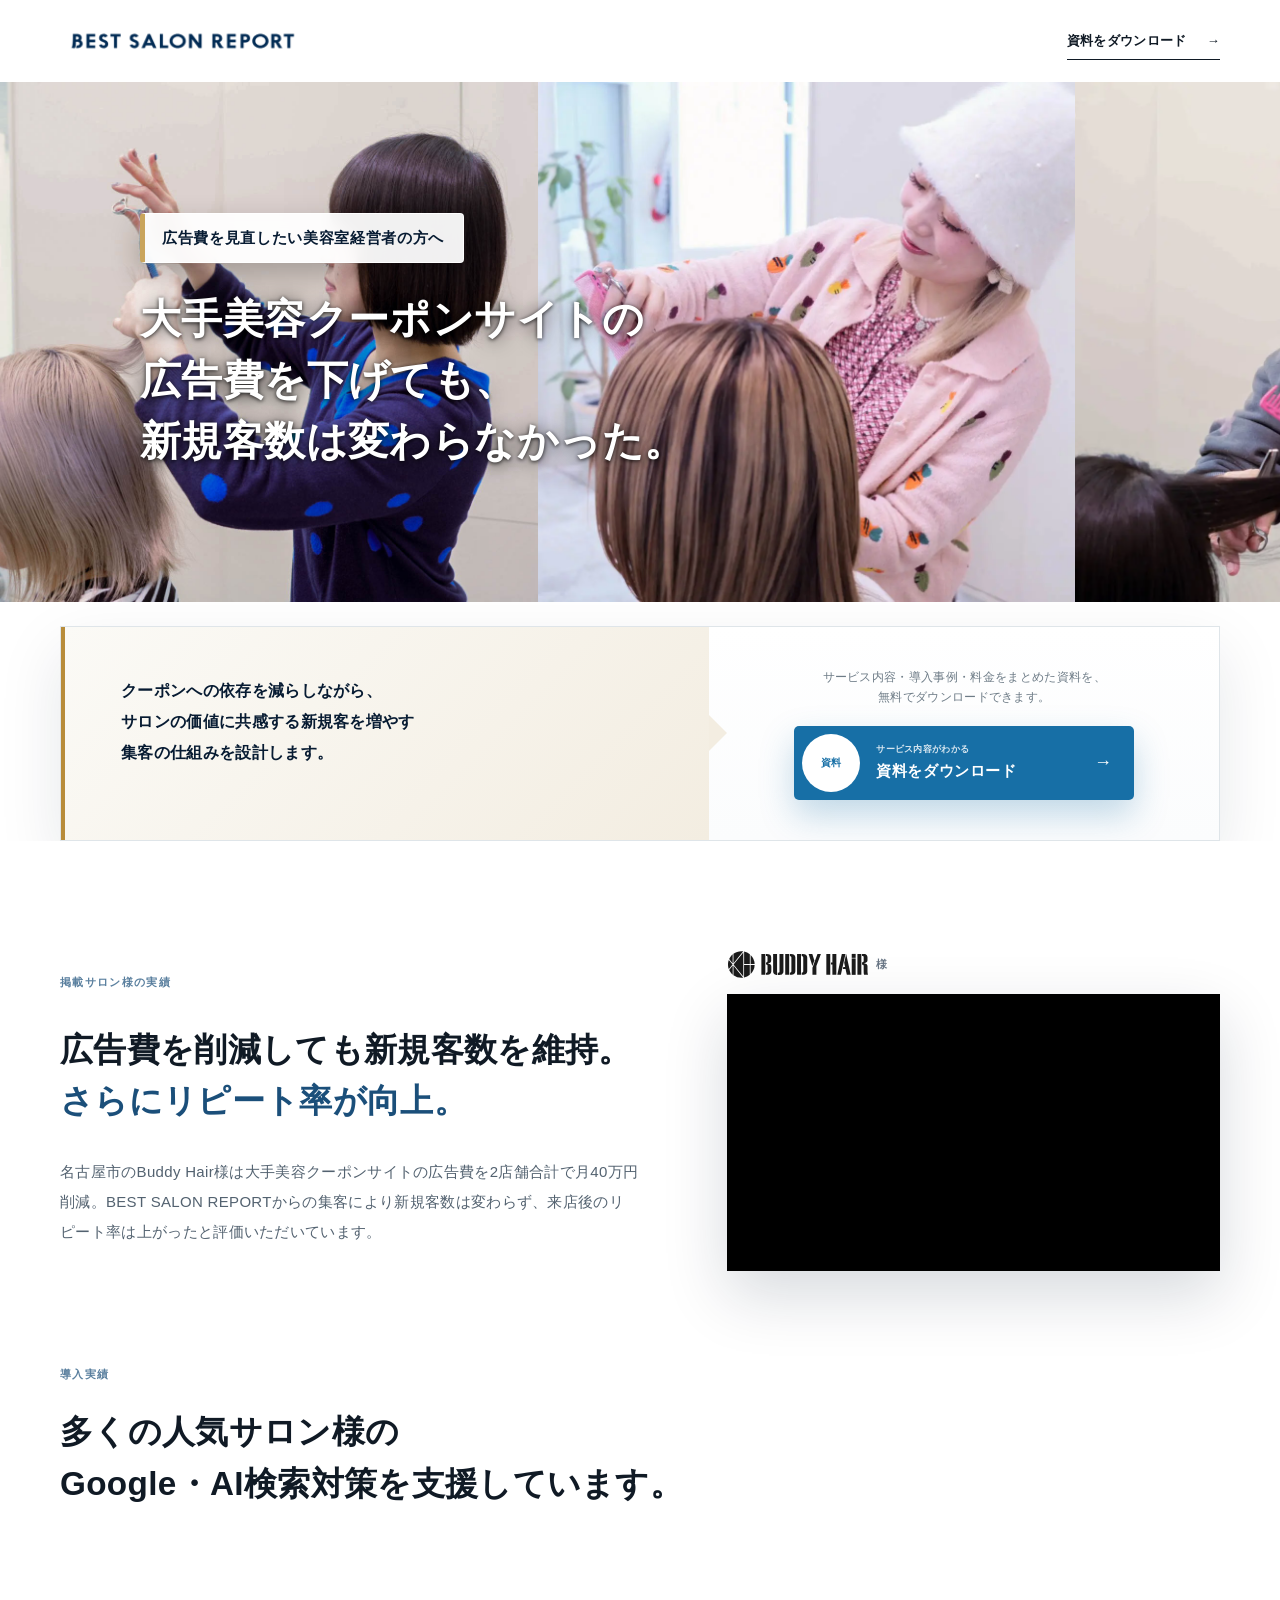
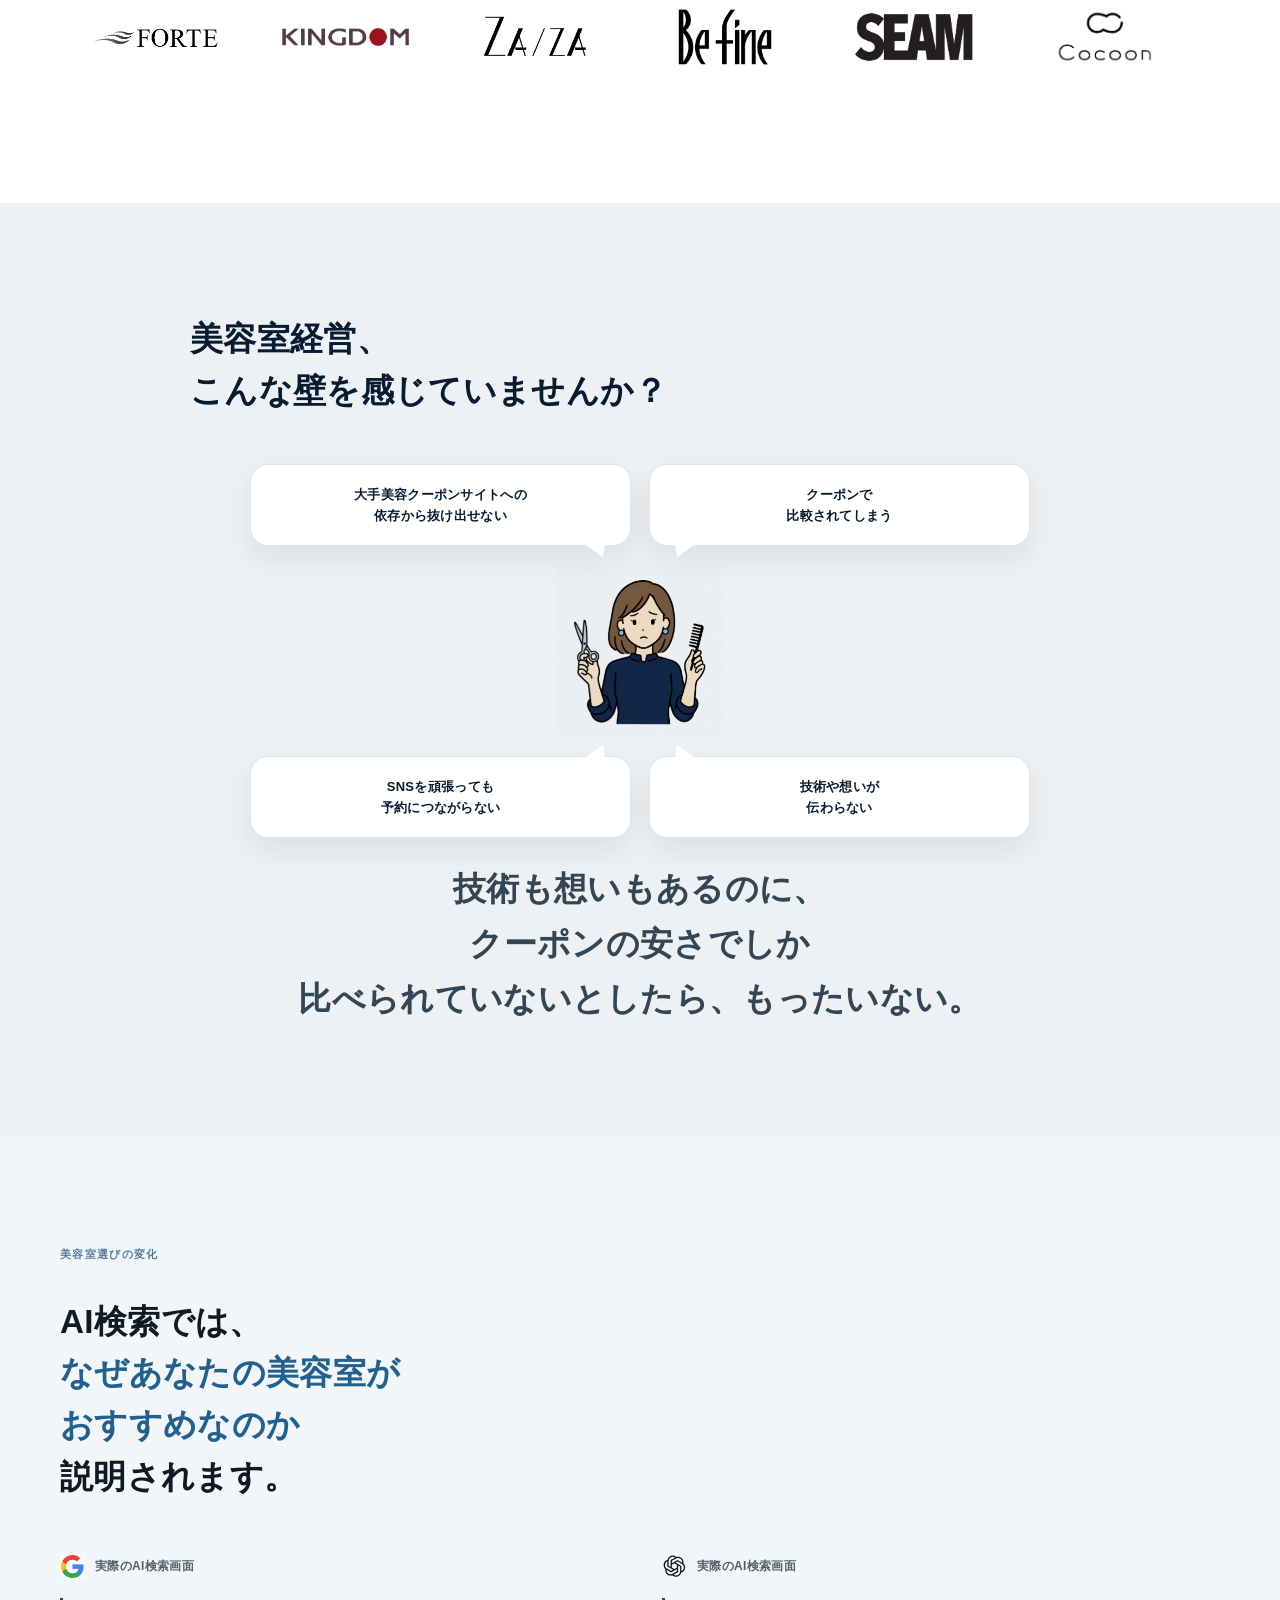
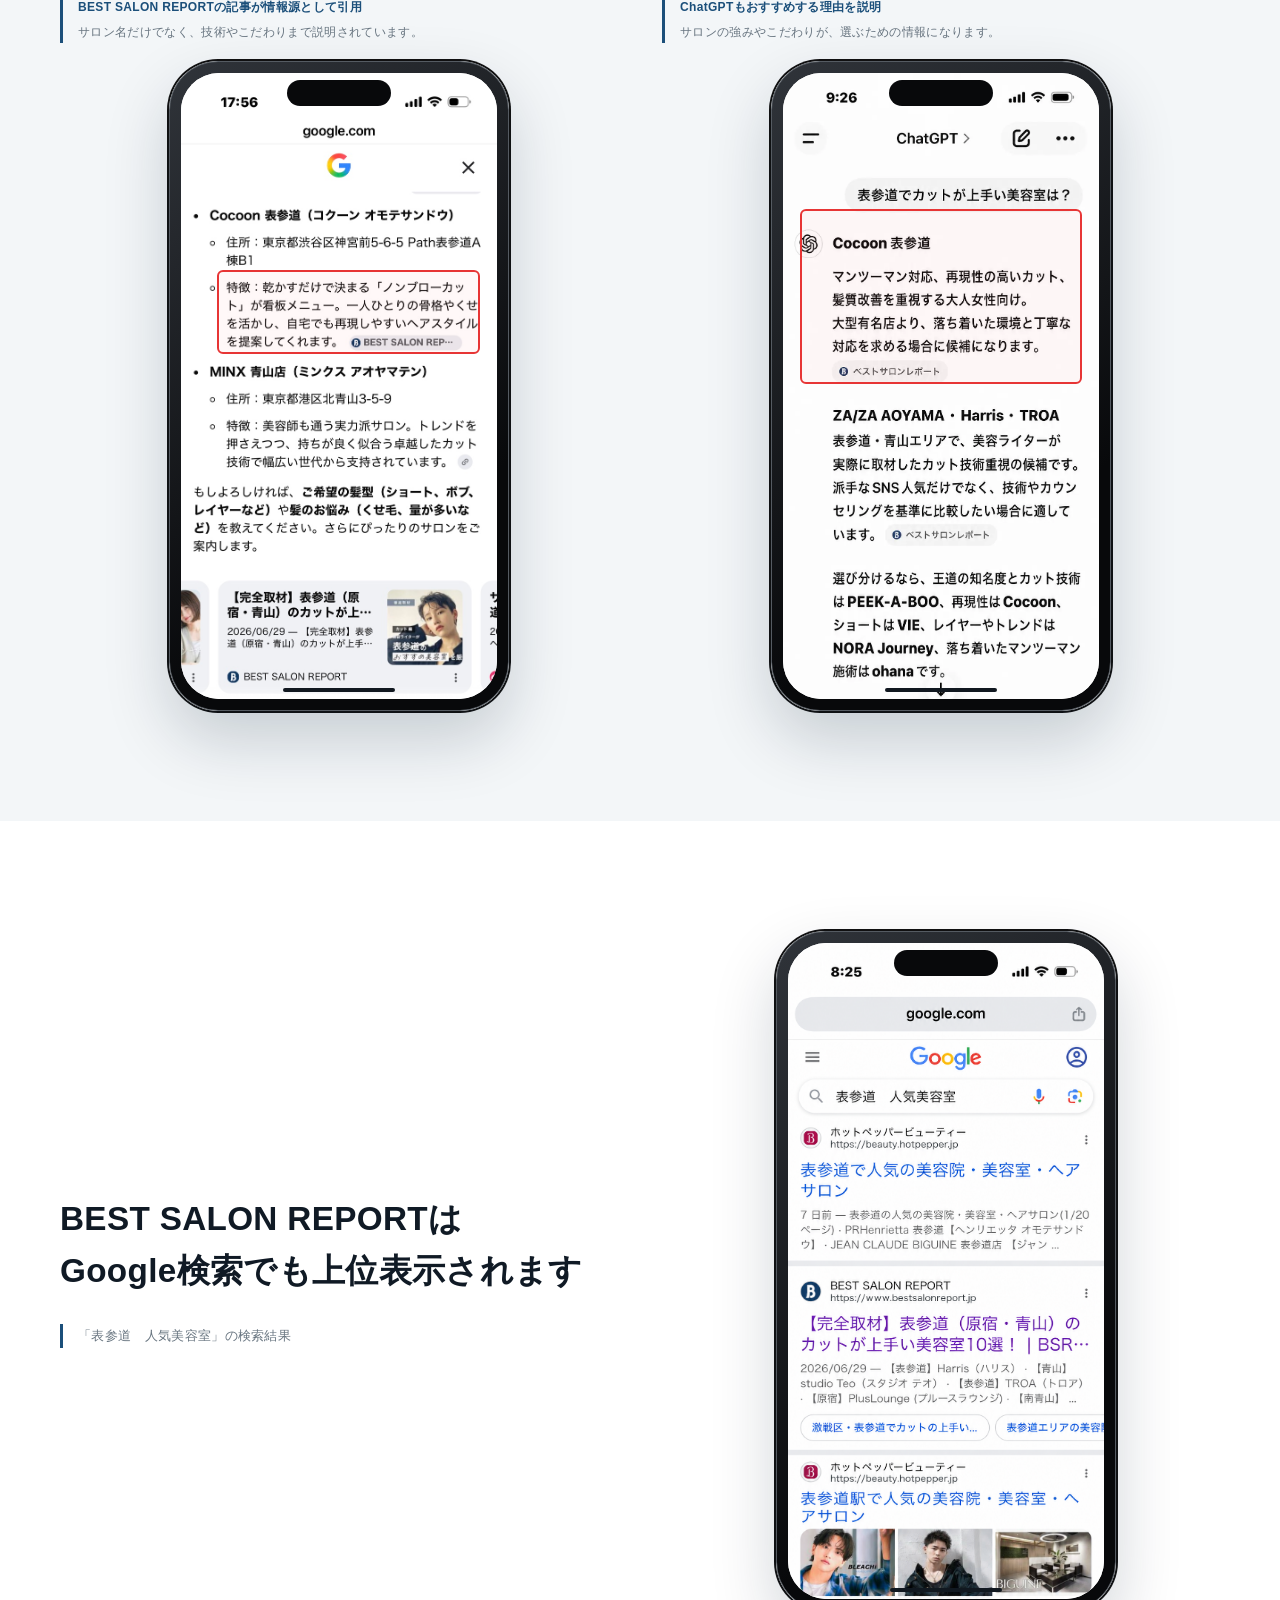
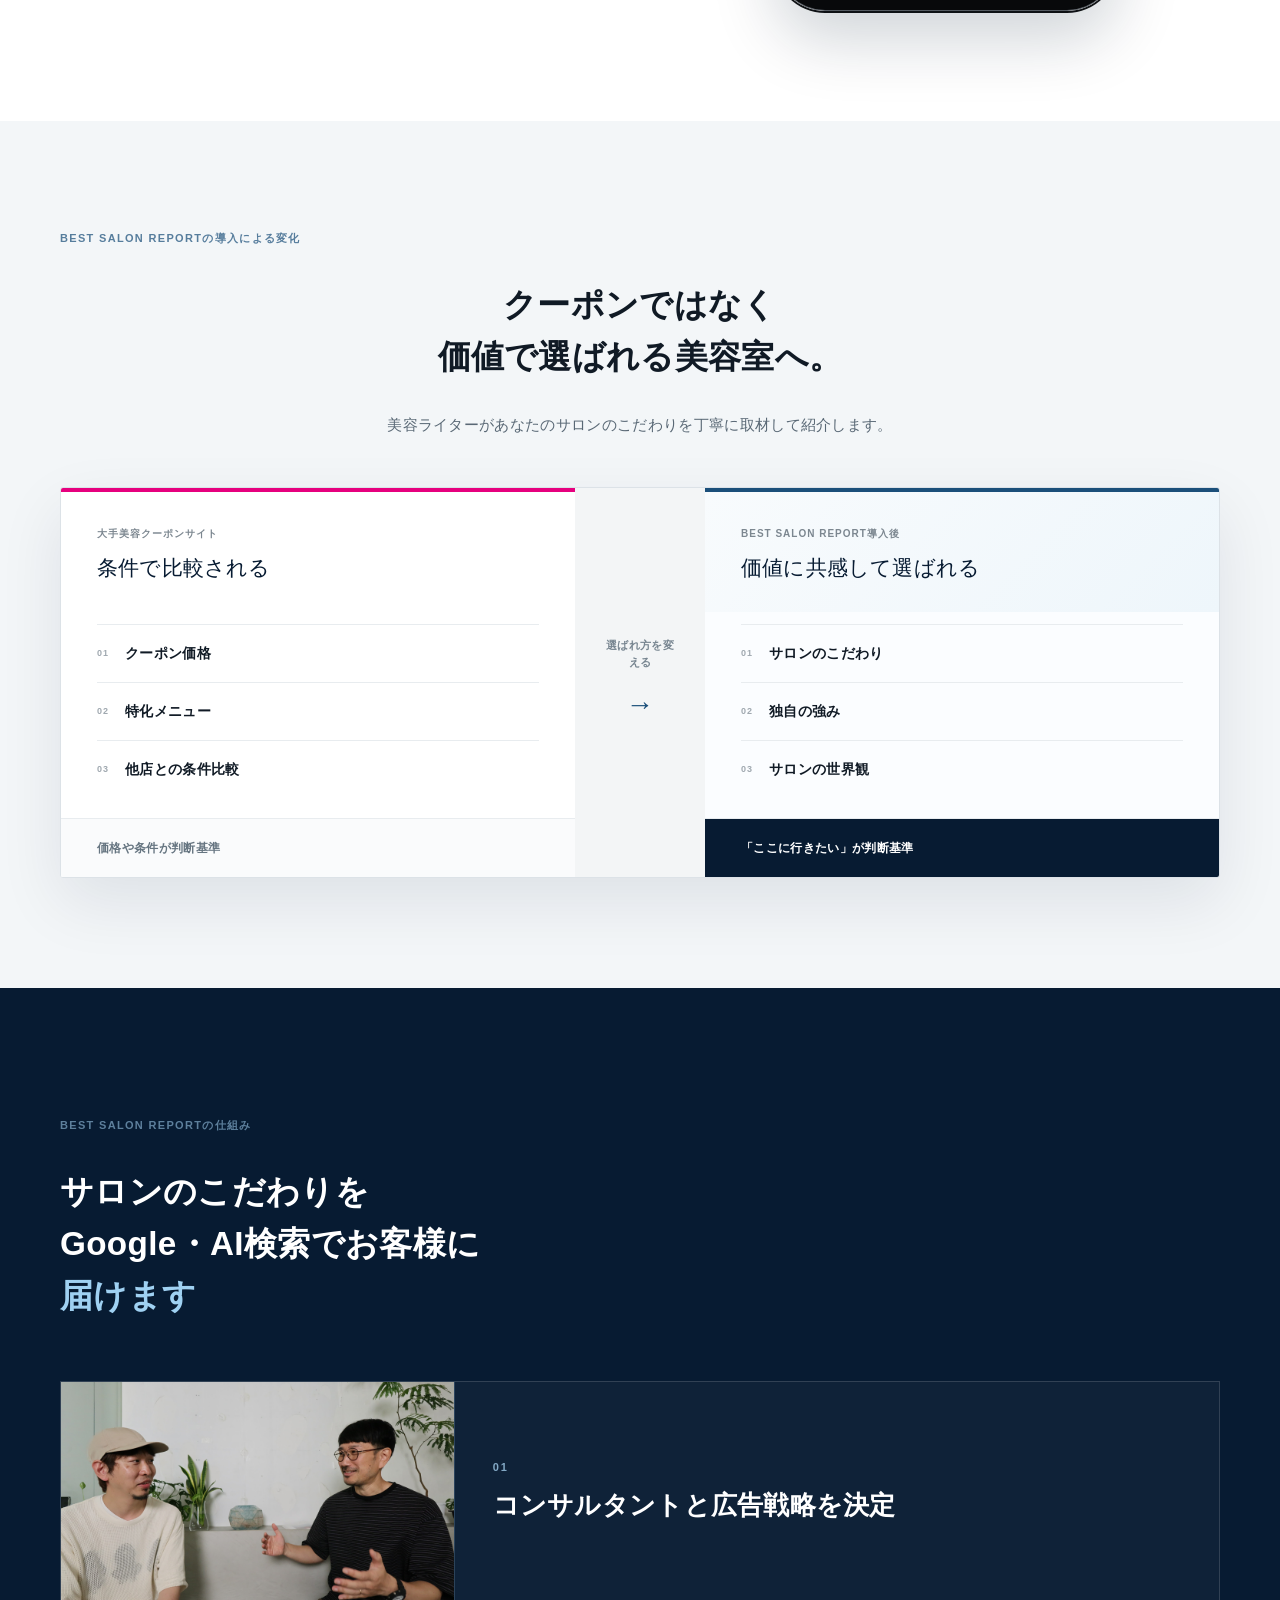
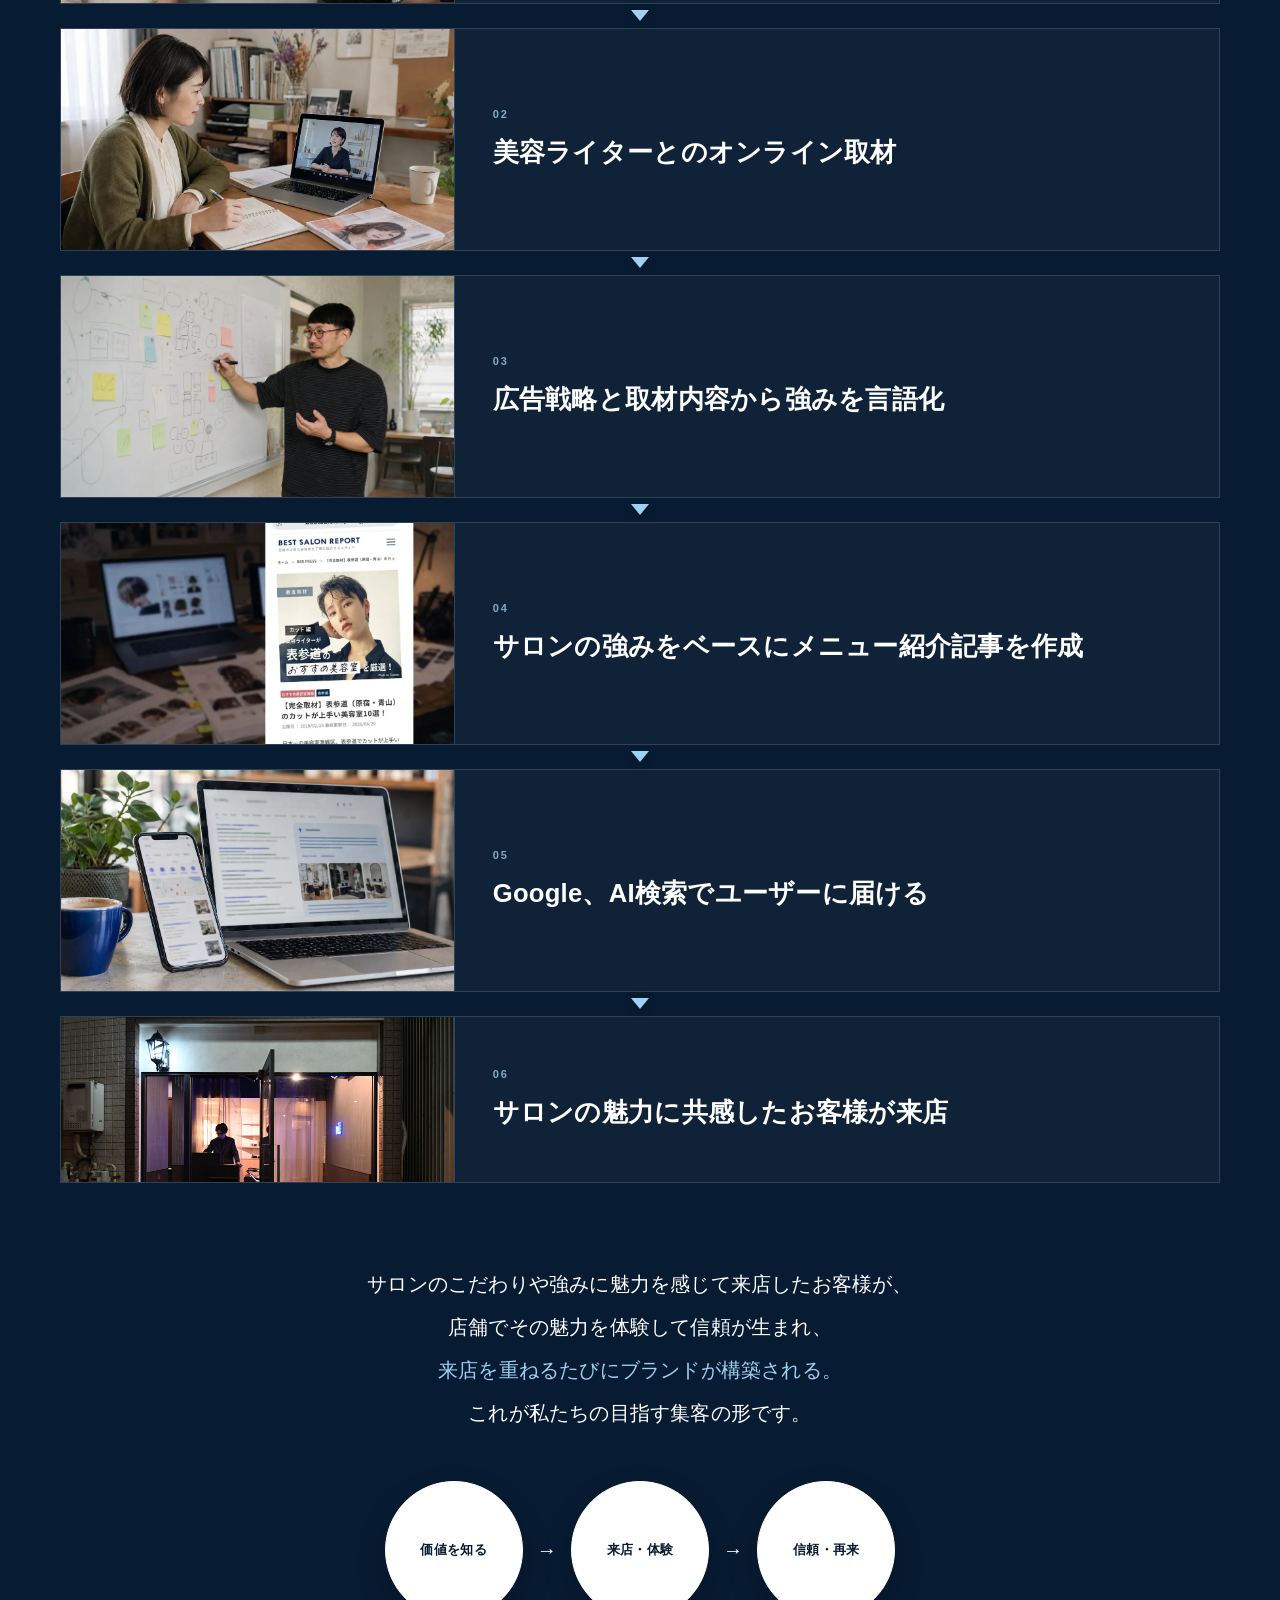
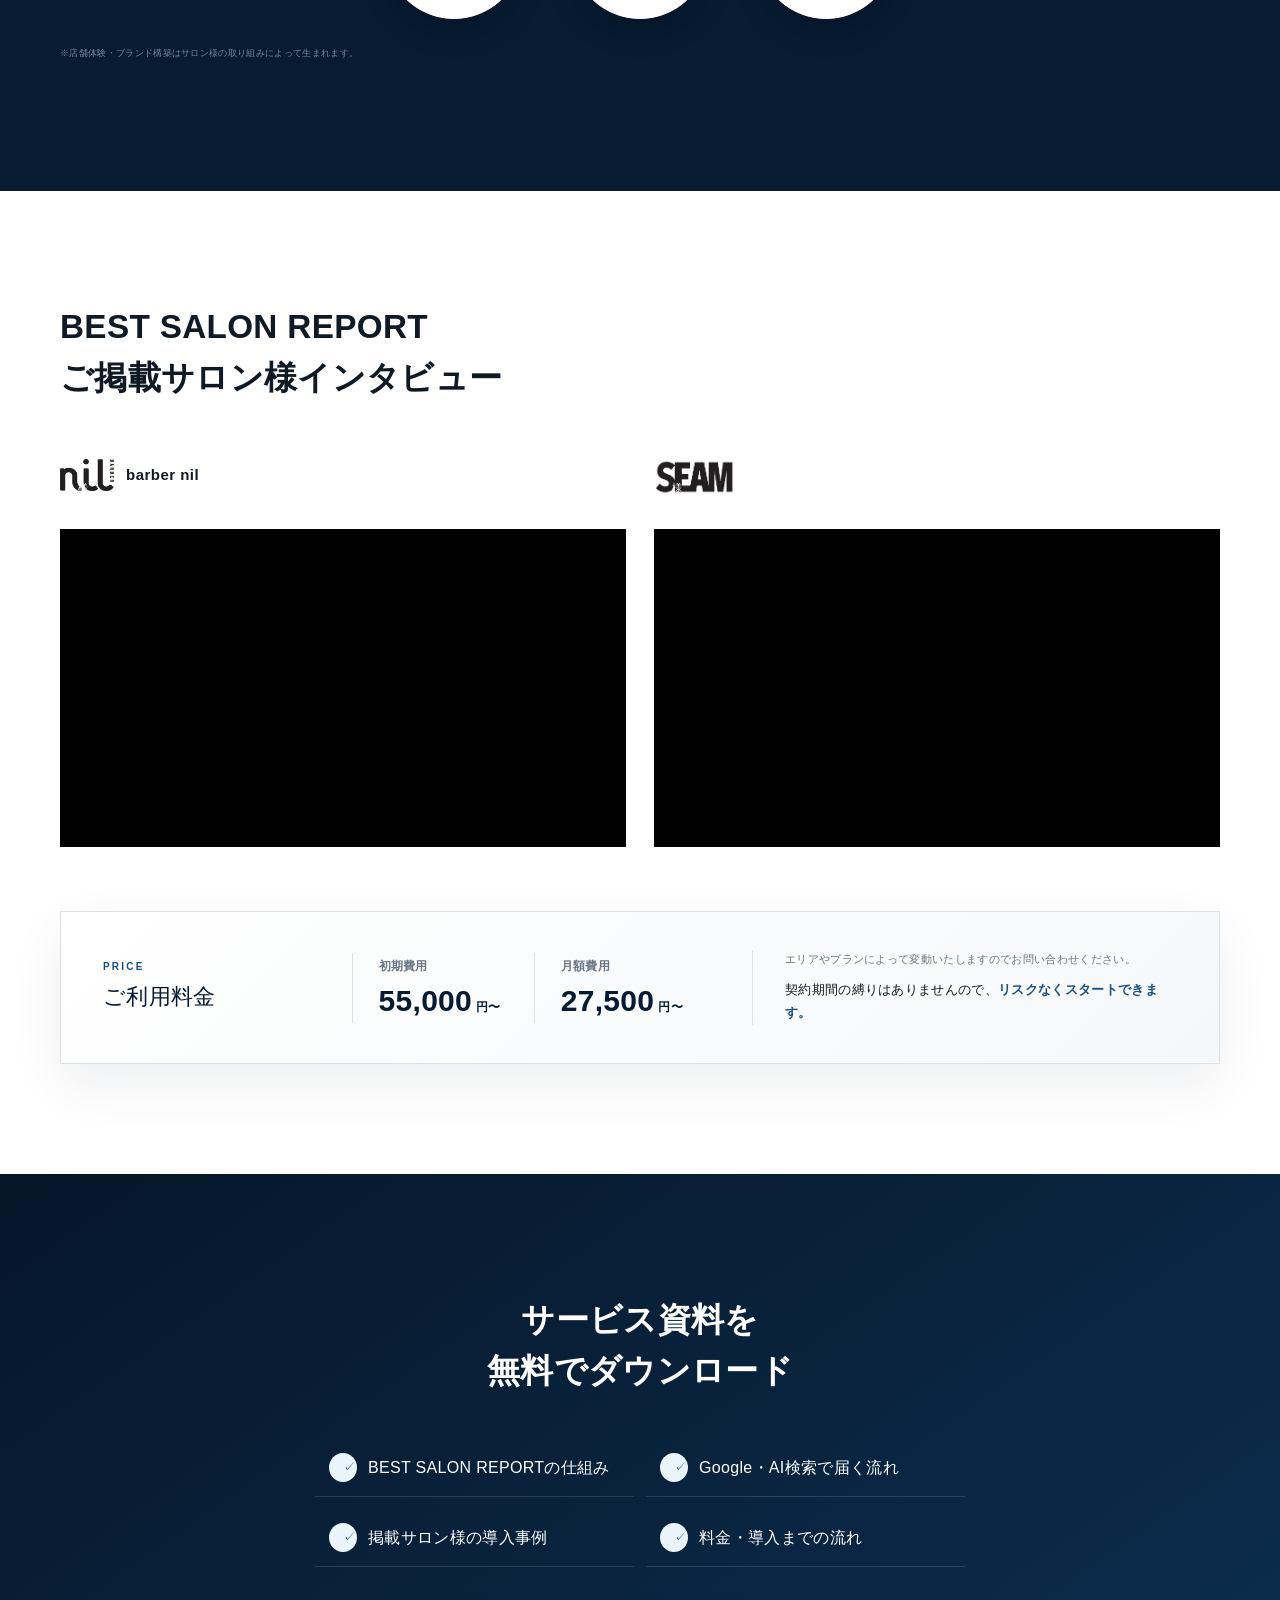
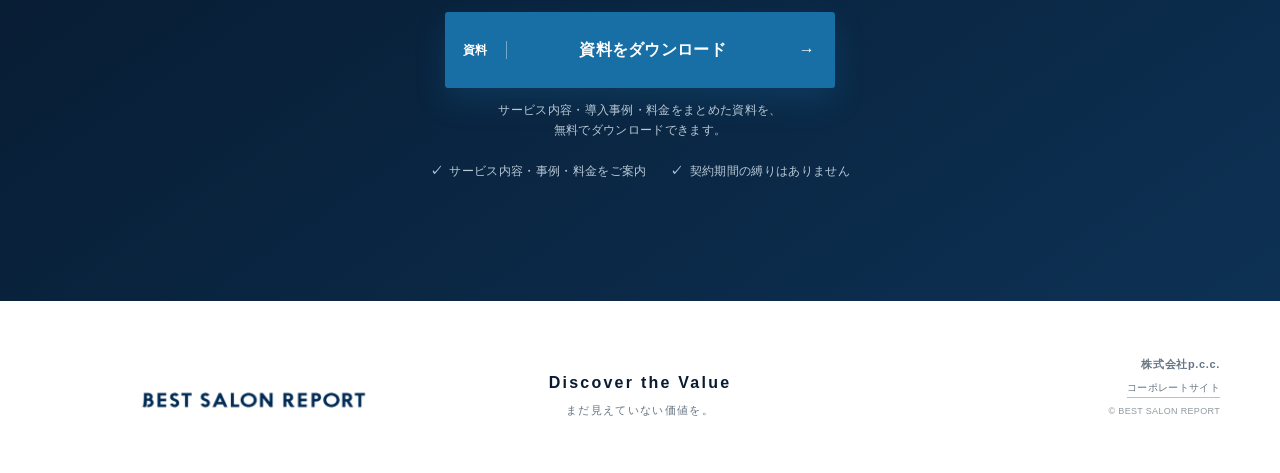
==== first.html @ 4bd30e70 "Rename trace.html to first.html Co-Authored-By: Claude Sonnet 5 <noreply@anthropic.com> Claude-Sessi" ====
<!DOCTYPE html>
<html lang="ja">
<head>
<meta charset="UTF-8">
<meta name="viewport" content="width=device-width, initial-scale=1">
<title>BEST SALON REPORT｜美容室の価値を、検索へ届ける（トレース）</title>
<meta name="description" content="美容室の強みやこだわりを言語化し、Google・AI検索でお客様に届ける仕組みを設計します。">
<link rel="stylesheet" href="trace-assets/style.css">
</head>
<body class="antialiased">

<main class="campaign campaign-cost">

<header class="nav shell">
  <a class="brand brandLogo" href="#top" aria-label="BEST SALON REPORT トップ">
    <img src="trace-assets/best-salon-report-logo.png" alt="BEST SALON REPORT">
  </a>
  <a class="navCta" href="#" target="_blank" rel="noreferrer">資料をダウンロード <span>→</span></a>
</header>

<section class="hero shell" id="top">
  <div class="heroSlider" aria-hidden="true">
    <div class="heroSlides">
      <div class="heroSlideSet">
        <img class="heroPhotoMain" src="trace-assets/hero-salon.jpg" alt="">
        <img class="heroPhotoPink" src="trace-assets/hero-salon-pink.webp" alt="">
        <img class="heroPhotoGray" src="trace-assets/hero-salon-gray.webp" alt="">
      </div>
      <div class="heroSlideSet">
        <img class="heroPhotoMain" src="trace-assets/hero-salon.jpg" alt="">
        <img class="heroPhotoPink" src="trace-assets/hero-salon-pink.webp" alt="">
        <img class="heroPhotoGray" src="trace-assets/hero-salon-gray.webp" alt="">
      </div>
    </div>
  </div>
  <div class="heroCopy">
    <p class="campaignBadge">広告費を見直したい美容室経営者の方へ</p>
    <h1>大手美容クーポンサイトの<br><span>広告費を下げても、<br>新規客数は変わらなかった。</span></h1>
  </div>
</section>

<section class="heroIntro shell" aria-label="サービス概要">
  <div class="introCopy">
    <p class="lead"><strong>クーポンへの依存を減らしながら、<br><span class="noWrap">サロンの価値に共感する新規客を増やす</span><br>集客の仕組みを設計します。</strong></p>
  </div>
  <div class="introAction">
    <p class="ctaGuide">サービス内容・導入事例・料金をまとめた資料を、<br>無料でダウンロードできます。</p>
    <a class="lineCta heroLineCta" href="#" target="_blank" rel="noreferrer">
      <i>資料</i>
      <span><small>サービス内容がわかる</small><strong>資料をダウンロード</strong></span>
      <b>→</b>
    </a>
  </div>
</section>

<section class="campaignProof section">
  <div class="shell campaignProofGrid">
    <div>
      <p class="sectionNo">掲載サロン様の実績</p>
      <h2>広告費を削減しても新規客数を維持。<br><span>さらにリピート率が向上。</span></h2>
      <p class="campaignProofBody">名古屋市のBuddy Hair様は大手美容クーポンサイトの広告費を2店舗合計で月40万円削減。BEST SALON REPORTからの集客により新規客数は変わらず、来店後のリピート率は上がったと評価いただいています。</p>
    </div>
    <article class="campaignInterview">
      <div class="videoHeading salonOnlyHeading">
        <div class="salonIdentity buddyIdentity">
          <img class="videoSalonLogo buddyLogo" src="trace-assets/buddy-hair-logo.svg" alt="Buddy hair">
          <p><span>様</span></p>
        </div>
      </div>
      <div class="videoEmbed">
        <iframe src="https://www.youtube.com/embed/w-mNb6L7MUM?si=JsjmZTe84izVJbfS" title="Buddy hair様インタビュー" loading="lazy" allow="accelerometer; autoplay; clipboard-write; encrypted-media; gyroscope; picture-in-picture; web-share" referrerpolicy="strict-origin-when-cross-origin" allowfullscreen></iframe>
      </div>
    </article>
  </div>
</section>

<section class="proof section shell">
  <p class="sectionNo">導入実績</p>
  <h2>多くの人気サロン様の<br>Google・AI検索対策を支援しています。</h2>
  <div class="logos logosMarquee" aria-label="導入サロンのロゴ一覧">
    <div class="logosTrack">
      <div class="logoSet" aria-hidden="false">
        <div class="salonLogo logoForte"><img src="trace-assets/logo-forte.png" alt="FORTE"></div>
        <div class="salonLogo logoKingdom"><img src="trace-assets/logo-kingdom.png" alt="KINGDOM"></div>
        <div class="salonLogo logoSalon03"><img src="trace-assets/logo-salon-03.png" alt="導入サロン"></div>
        <div class="salonLogo logoBefine"><img src="trace-assets/logo-befine.png" alt="Be fine"></div>
        <div class="salonLogo logoSeam"><img src="trace-assets/logo-seam.png" alt="SEAM"></div>
        <div class="salonLogo logoCocoon"><img src="trace-assets/logo-cocoon.png" alt="Cocoon"></div>
        <div class="salonLogo logoBamdee"><img src="trace-assets/logo-bamdee-tokyo.png" alt="BAMDEE TOKYO HAIR LOUNGE"></div>
        <div class="salonLogo logoEclart"><img src="trace-assets/logo-eclart.png" alt="ECLART"></div>
        <div class="salonLogo logoToniGuy"><img src="trace-assets/logo-toni-and-guy.svg" alt="TONI&GUY JAPAN"></div>
        <div class="salonLogo logoBuddyHair"><img src="trace-assets/logo-buddy-hair-slider.svg" alt="Buddy hair"></div>
      </div>
      <div class="logoSet" aria-hidden="true">
        <div class="salonLogo logoForte"><img src="trace-assets/logo-forte.png" alt=""></div>
        <div class="salonLogo logoKingdom"><img src="trace-assets/logo-kingdom.png" alt=""></div>
        <div class="salonLogo logoSalon03"><img src="trace-assets/logo-salon-03.png" alt=""></div>
        <div class="salonLogo logoBefine"><img src="trace-assets/logo-befine.png" alt=""></div>
        <div class="salonLogo logoSeam"><img src="trace-assets/logo-seam.png" alt=""></div>
        <div class="salonLogo logoCocoon"><img src="trace-assets/logo-cocoon.png" alt=""></div>
        <div class="salonLogo logoBamdee"><img src="trace-assets/logo-bamdee-tokyo.png" alt=""></div>
        <div class="salonLogo logoEclart"><img src="trace-assets/logo-eclart.png" alt=""></div>
        <div class="salonLogo logoToniGuy"><img src="trace-assets/logo-toni-and-guy.svg" alt=""></div>
        <div class="salonLogo logoBuddyHair"><img src="trace-assets/logo-buddy-hair-slider.svg" alt=""></div>
      </div>
    </div>
  </div>
</section>

<section class="pain section painSoft">
  <div class="shell painFlow">
    <h2>美容室経営、<br>こんな壁を感じていませんか？</h2>
    <div class="painScene" aria-label="美容室経営で感じる4つの悩み">
      <div class="painBubbles painBubblesTop">
        <p>大手美容クーポンサイトへの<br>依存から抜け出せない</p>
        <p>クーポンで<br>比較されてしまう</p>
      </div>
      <div class="stylistIcon">
        <img src="trace-assets/worried-hairstylist.png" alt="ハサミとコームを持って困っている美容師のイラスト">
      </div>
      <div class="painBubbles painBubblesBottom">
        <p>SNSを頑張っても<br>予約につながらない</p>
        <p>技術や想いが<br>伝わらない</p>
      </div>
    </div>
    <div class="answerPanel">
      <p>技術も想いもあるのに、<br>クーポンの安さでしか<br>比べられていないとしたら、もったいない。</p>
    </div>
  </div>
</section>

<section class="ai section soft">
  <div class="shell">
    <p class="sectionNo">美容室選びの変化</p>
    <h2>AI検索では、<br><span><span class="noWrap">なぜあなたの美容室が</span><br><span class="noWrap">おすすめなのか</span></span><br>説明されます。</h2>
    <div class="aiGrid">
      <figure class="overviewProof" aria-label="Googleの実際のAI検索画面。BEST SALON REPORTの記事が情報源として引用され、サロンの技術やこだわりまで説明されている実例">
        <div class="proofLabel"><img class="proofBrandLogo googleLogo" src="trace-assets/google-g-logo.png" alt="Google"><em>実際のAI検索画面</em></div>
        <figcaption><b>BEST SALON REPORTの記事が情報源として引用</b><span>サロン名だけでなく、技術やこだわりまで説明されています。</span></figcaption>
        <div class="phoneDevice">
          <div class="phoneNotch" aria-hidden="true"></div>
          <div class="phoneScreen googleOverviewScreen">
            <img src="trace-assets/google-ai-overview-citation.jpeg" alt="GoogleのAI検索結果でBEST SALON REPORTの記事が引用され、Cocoon表参道とMINX青山店がおすすめされている実例">
            <div class="cocoonHighlight" aria-hidden="true"></div>
          </div>
          <div class="phoneHome" aria-hidden="true"></div>
        </div>
      </figure>
      <figure class="gptProof" aria-label="ChatGPTの実際のAI検索画面。サロンの強みやこだわりを、おすすめする理由として説明している実例">
        <div class="proofLabel"><img class="proofBrandLogo chatgptLogo" src="trace-assets/openai-logo.svg" alt="ChatGPT"><em>実際のAI検索画面</em></div>
        <figcaption><b>ChatGPTもおすすめする理由を説明</b><span>サロンの強みやこだわりが、選ぶための情報になります。</span></figcaption>
        <div class="phoneDevice">
          <div class="phoneNotch" aria-hidden="true"></div>
          <div class="phoneScreen chatgptScreen">
            <img src="trace-assets/chatgpt-omotesando-query-visible.webp" alt="ChatGPTで表参道でカットが上手い美容室を検索し、BEST SALON REPORTを情報源としておすすめ理由が説明されている実例">
            <div class="chatgptHighlight" aria-hidden="true"></div>
          </div>
          <div class="phoneHome" aria-hidden="true"></div>
        </div>
      </figure>
    </div>
  </div>
</section>

<section class="seoProof section">
  <div class="shell seoProofGrid">
    <div class="seoProofCopy">
      <h2><span class="noWrap">BEST SALON REPORTは</span><br>Google検索でも上位表示されます</h2>
      <p>「表参道　人気美容室」の検索結果</p>
    </div>
    <figure class="searchResultProof">
      <div class="phoneDevice">
        <div class="phoneNotch" aria-hidden="true"></div>
        <div class="phoneScreen searchResultScreen">
          <img src="trace-assets/google-search-omotesando.png" alt="Googleで表参道 人気美容室と検索した際にBEST SALON REPORTが上位表示されている検索結果">
        </div>
        <div class="phoneHome" aria-hidden="true"></div>
      </div>
    </figure>
  </div>
</section>

<section class="benefit section soft">
  <div class="shell">
    <p class="sectionNo">BEST SALON REPORTの導入による変化</p>
    <h2>クーポンではなく<br>価値で選ばれる美容室へ。</h2>
    <p class="benefitLead">美容ライターがあなたのサロンのこだわりを丁寧に取材して紹介します。</p>
    <div class="compare comparePremium">
      <article class="couponSite">
        <header><span>大手美容クーポンサイト</span><h3>条件で比較される</h3></header>
        <ul>
          <li><small>01</small><b>クーポン価格</b></li>
          <li><small>02</small><b>特化メニュー</b></li>
          <li><small>03</small><b>他店との条件比較</b></li>
        </ul>
        <p>価格や条件が判断基準</p>
      </article>
      <div class="shift" aria-hidden="true"><span>選ばれ方を変える</span><b>→</b></div>
      <article class="best">
        <header><span>BEST SALON REPORT導入後</span><h3>価値に共感して選ばれる</h3></header>
        <ul>
          <li><small>01</small><b>サロンのこだわり</b></li>
          <li><small>02</small><b>独自の強み</b></li>
          <li><small>03</small><b>サロンの世界観</b></li>
        </ul>
        <p>「ここに行きたい」が判断基準</p>
      </article>
    </div>
  </div>
</section>

<section class="method section navy" id="method">
  <div class="shell">
    <p class="sectionNo light">BEST SALON REPORTの仕組み</p>
    <h2>サロンのこだわりを<br>Google・AI検索でお客様に<br><span>届けます</span></h2>
    <div class="process">
      <article class="processStep">
        <div class="processVisual"><img src="trace-assets/process-01-salon-consultation.jpg" alt="コンサルタントとサロンオーナーが広告戦略について話し合う様子"></div>
        <div class="processText"><small>01</small><b>コンサルタントと広告戦略を決定</b></div>
      </article>
      <article class="processStep">
        <div class="processVisual"><img src="trace-assets/process-02-zoom-interview-v2.webp" alt="美容ライターがオンラインで取材する様子"></div>
        <div class="processText"><small>02</small><b>美容ライターとのオンライン取材</b></div>
      </article>
      <article class="processStep">
        <div class="processVisual"><img src="trace-assets/process-03-whiteboard-strategy.png" alt="コンサルタントがホワイトボードを使ってサロンの広告戦略と強みを整理する様子"></div>
        <div class="processText"><small>03</small><b>広告戦略と取材内容から強みを言語化</b></div>
      </article>
      <article class="processStep">
        <div class="processVisual"><img src="trace-assets/process-04-menu-article-real.webp" alt="BEST SALON REPORTのメニュー紹介記事画面"></div>
        <div class="processText"><small>04</small><b>サロンの強みをベースにメニュー紹介記事を作成</b></div>
      </article>
      <article class="processStep">
        <div class="processVisual"><img src="trace-assets/process-05-search-reach-v2.webp" alt="GoogleやAI検索でサロン情報が届くイメージ"></div>
        <div class="processText"><small>05</small><b>Google、AI検索でユーザーに届ける</b></div>
      </article>
      <article class="processStep">
        <div class="processVisual"><img src="trace-assets/process-06-barber-nil-visit.jpeg" alt="扉が開いたbarber nilの店舗外観"></div>
        <div class="processText"><small>06</small><b>サロンの魅力に共感したお客様が来店</b></div>
      </article>
    </div>
    <div class="brandLoop">
      <p>サロンのこだわりや強みに魅力を感じて来店したお客様が、<br>店舗でその魅力を体験して信頼が生まれ、<br><strong>来店を重ねるたびにブランドが構築される。</strong><br>これが私たちの目指す集客の形です。</p>
      <div class="loop"><span>価値を知る</span><i>→</i><span>来店・体験</span><i>→</i><span>信頼・再来</span></div>
    </div>
    <p class="note">※店舗体験・ブランド構築はサロン様の取り組みによって生まれます。</p>
  </div>
</section>

<section class="voices section shell">
  <h2 class="interviewTitle"><span>BEST SALON REPORT</span><span>ご掲載サロン様インタビュー</span></h2>
  <div class="videos">
    <article class="videoFeatured">
      <div class="videoHeading salonOnlyHeading">
        <div class="salonIdentity">
          <img class="videoSalonLogo" src="trace-assets/barber-nil-logo.png" alt="barber nil">
          <p><b>barber nil</b><span>様</span></p>
        </div>
      </div>
      <div class="videoEmbed">
        <iframe src="https://www.youtube.com/embed/Fe7RpzUXgfg?si=KJhe0AzqX-qAhfr6" title="barber nil様インタビュー" loading="lazy" allow="accelerometer; autoplay; clipboard-write; encrypted-media; gyroscope; picture-in-picture; web-share" referrerpolicy="strict-origin-when-cross-origin" allowfullscreen></iframe>
      </div>
    </article>
    <article class="videoFeatured">
      <div class="videoHeading salonOnlyHeading">
        <div class="salonIdentity">
          <img class="videoSalonLogo seamInterviewLogo" src="trace-assets/logo-seam.png" alt="SEAM">
          <p><span>様</span></p>
        </div>
      </div>
      <div class="videoEmbed">
        <iframe src="https://www.youtube.com/embed/RLg3yHotuXo?si=Q3WKM1KwAS2VX-Kv" title="SEAM様インタビュー" loading="lazy" allow="accelerometer; autoplay; clipboard-write; encrypted-media; gyroscope; picture-in-picture; web-share" referrerpolicy="strict-origin-when-cross-origin" allowfullscreen></iframe>
      </div>
    </article>
  </div>

  <section class="pricingCard" aria-labelledby="pricing-title">
    <div class="pricingHeading"><p>PRICE</p><h3 id="pricing-title">ご利用料金</h3></div>
    <dl class="pricingList">
      <div><dt>初期費用</dt><dd><strong>55,000</strong><span>円〜</span></dd></div>
      <div><dt>月額費用</dt><dd><strong>27,500</strong><span>円〜</span></dd></div>
    </dl>
    <div class="pricingNotes">
      <p>エリアやプランによって変動いたしますのでお問い合わせください。</p>
      <p class="pricingBenefit">契約期間の縛りはありませんので、<strong>リスクなくスタートできます。</strong></p>
    </div>
  </section>
</section>

<section class="finalCta section" id="analysis">
  <div class="shell ctaInner">
    <h2>サービス資料を<br>無料でダウンロード</h2>
    <div class="analysisList">
      <span><span class="check">✓</span>BEST SALON REPORTの仕組み</span>
      <span><span class="check">✓</span>Google・AI検索で届く流れ</span>
      <span><span class="check">✓</span>掲載サロン様の導入事例</span>
      <span><span class="check">✓</span>料金・導入までの流れ</span>
    </div>
    <div class="ctaBlock finalCtaBlock">
      <a class="lineCta large" href="#" target="_blank" rel="noreferrer"><i>資料</i><span>資料をダウンロード</span><b>→</b></a>
      <p class="ctaGuide">サービス内容・導入事例・料金をまとめた資料を、<br>無料でダウンロードできます。</p>
      <ul class="ctaTrust">
        <li>サービス内容・事例・料金をご案内</li>
        <li>契約期間の縛りはありません</li>
      </ul>
    </div>
  </div>
</section>

<footer class="footer shell">
  <div class="brand brandLogo"><img src="trace-assets/best-salon-report-logo.png" alt="BEST SALON REPORT"></div>
  <p class="footerConcept"><span>Discover the Value</span><b>まだ見えていない価値を。</b></p>
  <div class="companyInfo">
    <b>株式会社p.c.c.</b>
    <a href="https://www.pccinc.jp/" target="_blank" rel="noreferrer">コーポレートサイト</a>
    <small>© BEST SALON REPORT</small>
  </div>
</footer>

<a class="mobileStickyCta" href="#" target="_blank" rel="noreferrer" aria-label="サービス資料をダウンロード"><span>資料をダウンロード</span><b>→</b></a>

</main>
</body>
</html>
---- trace-assets/style.css ----
/*! tailwindcss v4.2.1 | MIT License | https://tailwindcss.com */
@layer theme{:root,:host{--font-sans:ui-sans-serif, system-ui, sans-serif, "Apple Color Emoji", "Segoe UI Emoji", "Segoe UI Symbol", "Noto Color Emoji";--font-mono:ui-monospace, SFMono-Regular, Menlo, Monaco, Consolas, "Liberation Mono", "Courier New", monospace;--spacing:.25rem;--default-font-family:var(--font-sans);--default-mono-font-family:var(--font-mono)}}@layer base{*,:after,:before,::backdrop{box-sizing:border-box;border:0 solid;margin:0;padding:0}::file-selector-button{box-sizing:border-box;border:0 solid;margin:0;padding:0}html,:host{-webkit-text-size-adjust:100%;tab-size:4;line-height:1.5;font-family:var(--default-font-family,ui-sans-serif, system-ui, sans-serif, "Apple Color Emoji", "Segoe UI Emoji", "Segoe UI Symbol", "Noto Color Emoji");font-feature-settings:var(--default-font-feature-settings,normal);font-variation-settings:var(--default-font-variation-settings,normal);-webkit-tap-highlight-color:transparent}hr{height:0;color:inherit;border-top-width:1px}abbr:where([title]){-webkit-text-decoration:underline dotted;text-decoration:underline dotted}h1,h2,h3,h4,h5,h6{font-size:inherit;font-weight:inherit}a{color:inherit;-webkit-text-decoration:inherit;-webkit-text-decoration:inherit;-webkit-text-decoration:inherit;-webkit-text-decoration:inherit;text-decoration:inherit}b,strong{font-weight:bolder}code,kbd,samp,pre{font-family:var(--default-mono-font-family,ui-monospace, SFMono-Regular, Menlo, Monaco, Consolas, "Liberation Mono", "Courier New", monospace);font-feature-settings:var(--default-mono-font-feature-settings,normal);font-variation-settings:var(--default-mono-font-variation-settings,normal);font-size:1em}small{font-size:80%}sub,sup{vertical-align:baseline;font-size:75%;line-height:0;position:relative}sub{bottom:-.25em}sup{top:-.5em}table{text-indent:0;border-color:inherit;border-collapse:collapse}:-moz-focusring{outline:auto}progress{vertical-align:baseline}summary{display:list-item}ol,ul,menu{list-style:none}img,svg,video,canvas,audio,iframe,embed,object{vertical-align:middle;display:block}img,video{max-width:100%;height:auto}button,input,select,optgroup,textarea{font:inherit;font-feature-settings:inherit;font-variation-settings:inherit;letter-spacing:inherit;color:inherit;opacity:1;background-color:#0000;border-radius:0}::file-selector-button{font:inherit;font-feature-settings:inherit;font-variation-settings:inherit;letter-spacing:inherit;color:inherit;opacity:1;background-color:#0000;border-radius:0}:where(select:is([multiple],[size])) optgroup{font-weight:bolder}:where(select:is([multiple],[size])) optgroup option{padding-inline-start:20px}::file-selector-button{margin-inline-end:4px}::placeholder{opacity:1}@supports (not ((-webkit-appearance:-apple-pay-button))) or (contain-intrinsic-size:1px){::placeholder{color:currentColor}@supports (color:color-mix(in lab, red, red)){::placeholder{color:color-mix(in oklab, currentcolor 50%, transparent)}}}textarea{resize:vertical}::-webkit-search-decoration{-webkit-appearance:none}::-webkit-date-and-time-value{min-height:1lh;text-align:inherit}::-webkit-datetime-edit{display:inline-flex}::-webkit-datetime-edit-fields-wrapper{padding:0}::-webkit-datetime-edit{padding-block:0}::-webkit-datetime-edit-year-field{padding-block:0}::-webkit-datetime-edit-month-field{padding-block:0}::-webkit-datetime-edit-day-field{padding-block:0}::-webkit-datetime-edit-hour-field{padding-block:0}::-webkit-datetime-edit-minute-field{padding-block:0}::-webkit-datetime-edit-second-field{padding-block:0}::-webkit-datetime-edit-millisecond-field{padding-block:0}::-webkit-datetime-edit-meridiem-field{padding-block:0}::-webkit-calendar-picker-indicator{line-height:1}:-moz-ui-invalid{box-shadow:none}button,input:where([type=button],[type=reset],[type=submit]){appearance:button}::file-selector-button{appearance:button}::-webkit-inner-spin-button{height:auto}::-webkit-outer-spin-button{height:auto}[hidden]:where(:not([hidden=until-found])){display:none!important}}@layer components;@layer utilities{.visible{visibility:visible}.relative{position:relative}.start{inset-inline-start:var(--spacing)}.table{display:table}.antialiased{-webkit-font-smoothing:antialiased;-moz-osx-font-smoothing:grayscale}}:root{--navy:#071b32;--navy2:#0c2948;--blue:#1b4f7a;--ink:#101a25;--muted:#697685;--line:#dbe1e7;--soft:#f3f6f8;--green:#08c755;--white:#fff}*{box-sizing:border-box}html{scroll-behavior:smooth}body{color:var(--ink);letter-spacing:.02em;background:#fff;margin:0;font-family:Hiragino Kaku Gothic ProN,Yu Gothic,Meiryo,sans-serif}a{color:inherit;text-decoration:none}.shell{width:min(1160px,100% - 48px);margin-inline:auto}.nav{justify-content:space-between;align-items:center;height:82px;display:flex}.brand{letter-spacing:.18em;flex-direction:column;font-family:Arial,sans-serif;font-size:12px;line-height:.92;display:flex}.brand b{letter-spacing:.26em;font-size:18px}.navCta{border-bottom:1px solid var(--ink);padding:9px 0;font-size:13px;font-weight:700}.navCta span{margin-left:16px}.hero{grid-template-columns:1.05fr .95fr;align-items:center;gap:72px;min-height:calc(100vh - 82px);padding:70px 0 100px;display:grid}.eyebrow,.sectionNo{letter-spacing:.22em;color:var(--blue);margin:0 0 34px;font:700 11px/1 Arial,sans-serif}.hero h1,.section h2{letter-spacing:-.04em;font-family:Yu Mincho,Hiragino Mincho ProN,serif;font-weight:500}.hero h1{margin:0;font-size:clamp(42px,4.7vw,68px);line-height:1.32}.hero h1 span,.ai h2 span,.method h2 span{color:#22618f}.lead{color:#465463;margin:36px 0 30px;font-size:17px;line-height:2.05}.lineCta{background:var(--green);color:#fff;border-radius:3px;align-items:center;width:330px;min-height:68px;font-weight:700;display:flex;box-shadow:0 12px 30px #08c75530}.lineCta i{border-right:1px solid #fff6;padding:0 18px;font-size:12px;font-style:normal}.lineCta span{text-align:center;flex:1}.lineCta b{padding-right:20px}.heroCopy>small{color:var(--muted);margin:12px 0 0 66px;font-size:11px;display:block}.heroVisual{height:600px;position:relative}.photoPlaceholder{color:#52616c;background:linear-gradient(145deg,#d8dee2,#f5f6f6 60%,#b9c3c9);flex-direction:column;justify-content:center;align-items:center;height:100%;margin-left:56px;display:flex;position:relative;overflow:hidden}.photoPlaceholder:before{content:"";background:#b5bec3;border-radius:50%;width:180px;height:180px;margin-bottom:20px;box-shadow:0 160px 0 70px #aab5bb}.photoPlaceholder span,.photoPlaceholder b,.photoPlaceholder em{z-index:1;background:#ffffffd9;padding:4px 10px}.photoPlaceholder span{letter-spacing:.18em;font-size:10px}.photoPlaceholder b{font-size:15px}.photoPlaceholder em{color:#7a858e;font-size:10px;font-style:normal}.floatingCard{background:#fff;border:1px solid #e1e6e9;width:340px;padding:22px;position:absolute;bottom:54px;left:-10px;box-shadow:0 28px 65px #071b3230}.google{align-items:center;gap:8px;font-size:12px;display:flex}.google span{color:#4285f4;font:700 22px Arial}.floatingCard p{margin:20px 0 10px;font-size:13px}.floatingCard strong{background:#e8f2ff;font-size:13px}.cardLines{gap:7px;margin-top:18px;display:grid}.cardLines i{background:#e8ebee;width:100%;height:5px}.cardLines i:nth-child(2){width:86%}.cardLines i:nth-child(3){width:60%}.proof{text-align:center;padding-top:100px}.proof h2,.voices h2,.benefit h2{margin:0;font-size:clamp(34px,4vw,50px);line-height:1.55}.logos{border-block:1px solid var(--line);grid-template-columns:repeat(6,1fr);margin-top:72px;display:grid}.logos div{color:#53606a;border-right:1px solid var(--line);flex-direction:column;justify-content:center;height:112px;font:600 12px Arial;display:flex}.logos div:last-child{border:0}.logos small{color:#a0a8ae;margin-top:6px;font-size:9px}.navy{background:var(--navy);color:#fff}.twoCol{grid-template-columns:1fr 1fr;align-items:center;gap:100px;display:grid}.sectionNo.light{color:#7fa7c6}.pain h2{margin:0;font-size:46px;line-height:1.5}.painList{margin:54px 0 0;padding:0;list-style:none}.painList li{border-bottom:1px solid #fff2;gap:15px;padding:19px 0;font-size:15px;display:flex}.check{width:22px;height:22px;color:var(--blue);background:#e9f4fb;border-radius:50%;flex:none;place-items:center;font-size:12px;display:inline-grid}.answerPanel{border-left:1px solid #ffffff40;padding:80px 0 80px 64px}.answerPanel>span{letter-spacing:.2em;color:#7fa7c6;font:700 10px Arial}.answerPanel p{margin:18px 0;font-family:Yu Mincho,serif;font-size:27px;line-height:2}.answerPanel strong{color:#9fd1f2;font-weight:500}.change h2,.ai h2,.method h2,.finalCta h2{margin:0;font-size:clamp(42px,5vw,64px);line-height:1.48}.routes{grid-template-columns:1fr 1.25fr;gap:28px;margin-top:72px;display:grid}.route{border:1px solid var(--line);flex-direction:column;justify-content:center;align-items:center;min-height:420px;padding:30px;display:flex}.route>span{color:var(--muted);margin-bottom:26px;font-size:13px}.route>b{font-size:15px}.route>div:not(.channels){text-align:center;background:#edf0f2;padding:20px 48px;font-weight:700}.flowArrow{color:#8c969e;margin:17px;font-size:20px}.new{background:var(--navy);color:#fff;border:0}.new>span{color:#8fafc7}.channels{grid-template-columns:1fr 1fr;gap:8px;width:74%;display:grid}.channels i{text-align:center;background:#ffffff10;border:1px solid #fff2;padding:17px 8px;font-size:13px;font-style:normal}.channels i:nth-child(2){background:#1e5a83}.chartBlock{background:var(--soft);grid-template-columns:1fr 1.3fr;align-items:center;gap:50px;margin-top:50px;padding:38px 42px;display:grid}.chartBlock small{letter-spacing:.16em;color:#72808b;margin-bottom:10px;font:10px Arial;display:block}.chartBlock strong{font-size:16px}.chart{border-bottom:1px solid #bfc8ce;align-items:end;gap:7px;height:110px;padding:0 54px;display:flex;position:relative}.chart i{background:#9ab3c7;flex:1;height:17%}.chart i:nth-of-type(2){height:35%}.chart i:nth-of-type(3){height:60%}.chart i.last{background:var(--blue);height:95%}.chart span{font-size:9px;position:absolute;bottom:-24px}.chart span:first-child{left:0}.chart span:last-child{right:0}.chartBlock em{color:#89949c;grid-column:2;margin-top:-30px;font-size:9px;font-style:normal}.soft{background:var(--soft)}.ai h2{max-width:850px}.aiGrid{grid-template-columns:1fr 1fr;gap:24px;margin-top:70px;display:grid}.aiAnswer{border:1px solid var(--line);background:#fff;min-height:370px;padding:30px;box-shadow:0 20px 50px #132a3c0b}.aiTop{align-items:center;gap:10px;font:12px Arial;display:flex}.aiMark{color:#3972d8}.dots{color:#9ca5ac;margin-left:auto}.query{background:#f3f5f7;border-radius:20px;margin:27px 0;padding:12px 17px;font-size:12px}.aiAnswer p{font-size:14px;line-height:2.1}.aiAnswer strong{background:linear-gradient(#0000 55%,#cce5f7 55%);padding:3px}.mutedLine{color:#6a747d}.evidence{border-left:3px solid var(--blue);color:var(--blue);margin-top:50px;padding-left:15px;font-size:12px;font-weight:700}.caption{text-align:center;color:#7b8790;margin-top:26px;font-size:11px}.method h2{max-width:990px;font-size:clamp(39px,4.8vw,61px)}.method h2 span{color:#9fd1f2}.process{border-block:1px solid #ffffff30;grid-template-columns:repeat(6,1fr);margin-top:100px;display:grid}.process>div{border-right:1px solid #fff2;flex-direction:column;justify-content:center;min-height:150px;padding:28px 18px;display:flex;position:relative}.process>div:last-child{border:0}.process small{color:#7491a8;font:10px Arial}.process b{white-space:pre-line;margin-top:12px;font-family:Yu Mincho,serif;font-size:17px;line-height:1.6}.process>div>span{z-index:2;color:#8ba5ba;position:absolute;right:-8px}.process .keyStep{background:#ffffff0c}.process .keyStep b{color:#9fd1f2}.brandLoop{grid-template-columns:1.25fr .75fr;align-items:end;gap:70px;margin-top:80px;display:grid}.brandLoop p{margin:0;font-family:Yu Mincho,serif;font-size:20px;line-height:2.15}.brandLoop strong{color:#9fd1f2;font-weight:500}.loop{flex-wrap:wrap;align-items:center;gap:8px;display:flex}.loop span{text-align:center;border:1px solid #ffffff40;border-radius:50%;place-items:center;width:112px;height:112px;font-size:11px;display:grid}.loop i{color:#82a0b7;font-style:normal}.note{color:#708a9e;margin-top:28px;font-size:9px}.voices h2{max-width:700px}.videos{grid-template-columns:repeat(2,1fr);gap:50px 28px;margin-top:70px;display:grid}.videos article>div{aspect-ratio:16/9;background:linear-gradient(145deg,#aab4ba,#e2e5e5);place-items:center;display:grid;position:relative}.videos button{width:64px;height:64px;color:var(--navy);background:#ffffffdf;border:0;border-radius:50%;padding-left:6px;font-size:18px}.videos article>div span{color:#fff;letter-spacing:.18em;font:10px Arial;position:absolute;bottom:16px;left:18px}.videos p{margin:17px 0 6px;font-weight:700}.videos small{color:var(--muted)}.benefit{text-align:center}.compare{grid-template-columns:1fr 70px 1fr;align-items:center;margin-top:70px;display:grid}.compare article{border:1px solid var(--line);text-align:left;background:#fff;padding:42px}.compare article>span{letter-spacing:.14em;color:#87919a;font:700 11px Arial}.compare ul{margin:28px 0;padding:0;list-style:none}.compare li{border-top:1px solid var(--line);color:#71808b;align-items:center;gap:22px;padding:21px 0;display:flex}.compare li b{color:var(--ink)}.compare article p{text-align:center;color:#7b8790;font-size:13px}.compare .best{border:2px solid var(--blue)}.compare .best>span,.compare .best p{color:var(--blue)}.shift{color:#8e9aa3;font-size:30px}.finalCta{color:#fff;text-align:center;background:linear-gradient(145deg,#061629,#0d3154);padding:150px 0}.ctaInner{max-width:840px}.finalCta h3{color:#9fd1f2;margin:42px 0;font-family:Yu Mincho,serif;font-size:23px;font-weight:500}.analysisList{text-align:left;grid-template-columns:1fr 1fr;gap:12px;max-width:650px;margin:0 auto 45px;display:grid}.analysisList span{border-bottom:1px solid #fff2;align-items:center;gap:11px;padding:14px;display:flex}.large{width:390px;min-height:76px;margin:auto}.report{color:#8fa8bb;margin-top:17px;font-size:11px}.footer{grid-template-columns:1fr 1fr 1fr;align-items:end;padding:55px 0;display:grid}.footer p{text-align:center;color:#5e6b75;font-size:11px}.footer small{text-align:right;color:#909aa1;font-size:9px}@media (width<=800px){.shell{width:min(100% - 36px,620px)}.section{padding:92px 0}.nav{height:66px}.navCta{font-size:11px}.hero{grid-template-columns:1fr;gap:50px;min-height:auto;padding:70px 0 90px}.hero h1{font-size:40px}.lead{font-size:15px}.lineCta{width:100%}.heroVisual{height:470px}.photoPlaceholder{margin-left:35px}.floatingCard{width:290px;padding:18px;bottom:28px;left:0}.proof{padding-top:70px}.proof h2,.voices h2,.benefit h2{text-align:left;font-size:31px}.logos{grid-template-columns:repeat(2,1fr);margin-top:45px}.logos div{height:88px}.twoCol{grid-template-columns:1fr;gap:55px}.pain h2{font-size:33px}.answerPanel{border-top:1px solid #ffffff40;border-left:0;padding:45px 0 0}.answerPanel p{font-size:22px}.change h2,.ai h2,.method h2,.finalCta h2{font-size:37px}.routes{grid-template-columns:1fr;margin-top:50px}.route{min-height:360px}.chartBlock{grid-template-columns:1fr;padding:30px 24px}.chartBlock em{grid-column:1;margin:15px 0 0}.aiGrid{grid-template-columns:1fr;margin-top:50px}.aiAnswer{min-height:330px}.method{padding:105px 0}.method h2{font-size:34px}.process{grid-template-columns:1fr 1fr;margin-top:65px}.process>div{border-bottom:1px solid #fff2;min-height:120px}.process>div>span{display:none}.brandLoop{grid-template-columns:1fr;gap:42px}.brandLoop p{font-size:17px}.loop span{width:92px;height:92px}.videos{grid-template-columns:1fr;gap:38px}.compare{grid-template-columns:1fr}.shift{padding:15px;transform:rotate(90deg)}.analysisList{grid-template-columns:1fr}.footer{text-align:center;grid-template-columns:1fr;gap:25px}.footer .brand{align-items:center}.footer p,.footer small{text-align:center}}@media (width<=390px){.shell{width:calc(100% - 28px)}.hero h1{font-size:35px}.change h2,.ai h2,.method h2,.finalCta h2{font-size:31px}.photoPlaceholder{margin-left:18px}.floatingCard{width:270px}.lineCta.large{width:100%}.process b{font-size:14px}.loop{justify-content:center}.loop span{width:84px;height:84px;font-size:10px}}@media (prefers-reduced-motion:reduce){html{scroll-behavior:auto}}.brandLogo{width:245px;display:block}.brandLogo img{width:100%;height:auto;display:block}.heroPhoto{background:#edf0f2;height:100%;margin-left:0;overflow:hidden}.heroPhoto img{object-fit:cover;object-position:54% center;width:100%;height:100%;display:block}.lead{font-size:16px}@media (width<=800px){.brandLogo{width:185px}.heroPhoto{margin-left:0}.heroPhoto img{object-position:55% center}}@media (width<=390px){.brandLogo{width:160px}.heroPhoto{margin-left:0}}.sectionNo,.answerPanel>span{letter-spacing:.1em;font-family:Hiragino Kaku Gothic ProN,Yu Gothic,Meiryo,sans-serif}.chartBlock small{letter-spacing:.08em;font-family:Hiragino Kaku Gothic ProN,Yu Gothic,Meiryo,sans-serif}.videos .videoEmbed{background:#000;display:block;overflow:hidden}.videos .videoEmbed iframe{border:0;width:100%;height:100%;display:block}.section{padding:110px 0}.hero{background-image:linear-gradient(90deg,#071b32f7 0%,#071b32db 43%,#071b3247 72%,#071b320f 100%),url(/hero-salon.jpg);background-position:50%;background-size:cover;grid-template-columns:none;align-items:center;min-height:690px;padding:80px;display:flex;position:relative;overflow:hidden}.heroCopy{z-index:1;color:#fff;width:min(620px,64%);position:relative}.brandConcept{color:#fff;align-items:center;gap:18px;margin:0 0 30px;display:flex}.brandConcept span{letter-spacing:.08em;font-family:Georgia,Times New Roman,serif;font-size:17px;font-style:italic}.brandConcept b{letter-spacing:.12em;color:#c8d8e4;border-left:1px solid #fff5;padding-left:18px;font-size:12px;font-weight:500}.hero .lead{color:#eef4f8}.heroCopy>small{color:#c5d3dd}.marketNote{color:#5f6d78;max-width:760px;margin:28px 0 0;font-size:15px;line-height:2}.aiGrid{margin-top:50px}.method{padding:130px 0}.voices .videos{grid-template-columns:1fr;max-width:820px;margin-top:55px}.finalCta{padding:120px 0}@media (width<=800px){.section{padding:82px 0}.hero{background-image:linear-gradient(#071b32d1 0%,#071b32e0 60%,#071b32f7 100%),url(/hero-salon.jpg);background-position:58%;width:calc(100% - 28px);min-height:620px;padding:52px 28px}.heroCopy{width:100%}.brandConcept{gap:11px;margin-bottom:22px}.brandConcept span{font-size:14px}.brandConcept b{padding-left:11px;font-size:10px}.hero h1{font-size:38px}.hero .lead{font-size:14px}.heroCopy>small{margin-left:55px}.method,.finalCta{padding:90px 0}}.process>div{justify-content:flex-start;min-height:220px;padding:30px 16px}.processIcon{color:#a9d5f1;background:#ffffff0d;border:1px solid #87badb66;border-radius:50%;place-items:center;width:58px;height:58px;margin-bottom:24px;display:grid}.processIcon svg{display:block}.process .keyStep .processIcon{color:#c4e5f8;background:#a9d5f118;border-color:#a9d5f1;box-shadow:0 0 30px #67b5e51f}.process small{margin-top:0}.process b{margin-top:10px}@media (width<=800px){.process>div{min-height:190px;padding:24px 18px}.processIcon{width:52px;height:52px;margin-bottom:20px}.processIcon svg{width:27px;height:27px}}.hero{background-image:linear-gradient(90deg,#071b32fa 0%,#071b32e8 34%,#071b3285 48%,#071b3214 62%,#071b3200 100%),url(/hero-salon.jpg);background-position:56%}.logos.logosMarquee{border:0;margin-top:72px;display:block;position:relative;overflow:hidden;-webkit-mask-image:linear-gradient(90deg,#0000,#000 7% 93%,#0000);mask-image:linear-gradient(90deg,#0000,#000 7% 93%,#0000)}.logos.logosMarquee .logosTrack,.logos.logosMarquee .logoSet{height:auto;font:inherit;color:inherit;border:0;flex-direction:row;justify-content:flex-start;display:flex}.logos.logosMarquee .logosTrack{width:max-content;animation:16s linear infinite salonLogoScroll}.logos.logosMarquee .logoSet>div{color:#53606a;border:0;flex-direction:column;flex:none;justify-content:center;width:190px;height:112px;font:600 12px Arial;display:flex}.logos.logosMarquee .logoSet>.salonLogo{background:#fff;align-items:center;padding:20px 24px}.salonLogo img{object-fit:contain;width:100%;height:100%;display:block}.salonLogo.logoForte img{max-width:150px;max-height:46px}.salonLogo.logoKingdom img{max-width:154px;max-height:42px}.salonLogo.logoSalon03 img{max-width:140px;max-height:52px}.salonLogo.logoBefine img{max-width:136px;max-height:58px}.salonLogo.logoSeam img{max-width:142px;max-height:56px}.salonLogo.logoCocoon img{max-width:126px;max-height:62px}.salonLogo.logoBamdee img{max-width:148px;max-height:54px}.salonLogo.logoEclart img{max-width:106px;max-height:68px}.salonLogo.logoToniGuy img{max-width:152px;max-height:52px}.salonLogo.logoBuddyHair img{max-width:148px;max-height:36px}.logosMarquee:hover .logosTrack{animation-play-state:paused}@keyframes salonLogoScroll{to{transform:translate(-50%)}}@media (width<=800px){.hero{background-image:linear-gradient(#071b3205 0%,#071b3229 37%,#071b32c7 58%,#071b32fa 82%),url(/hero-salon.jpg);background-position:58%;align-items:flex-end;min-height:680px;padding-top:300px}.logos.logosMarquee{margin-top:45px}.logos.logosMarquee .logoSet>div{width:160px;height:88px}}@media (prefers-reduced-motion:reduce){.logos.logosMarquee .logosTrack{animation:none}}.overviewProof{border:1px solid var(--line);background:#fff;grid-template-rows:auto minmax(0,620px) auto;gap:18px;margin:0;padding:24px;display:grid;box-shadow:0 20px 50px #132a3c0b}.proofLabel{color:#53606a;align-items:center;gap:10px;min-height:28px;font-size:12px;font-weight:700;display:flex}.proofLabel em{font-style:normal}.proofBrandLogo{object-fit:contain;flex:none;width:25px;height:25px;display:block}.proofBrandLogo.chatgptLogo,.proofBrandLogo.googleLogo{width:25px;height:25px}.overviewProof img{object-fit:contain;object-position:top;background:#f8f9fa;width:100%;height:100%;display:block}.overviewProof figcaption{border-left:3px solid var(--blue);gap:6px;padding-left:15px;font-size:12px;display:grid}.overviewProof figcaption b{color:var(--blue)}.overviewProof figcaption span{color:#687580;line-height:1.7}@media (width<=800px){.overviewProof{grid-template-rows:auto auto auto;padding:16px}.overviewProof img{height:auto;max-height:none}}.painList li:last-child{border-bottom:0}.painList .check{color:#071b32;background:#70bfe8;font-weight:900;box-shadow:0 0 0 4px #70bfe81c}.process{border:0;grid-template-columns:1fr;gap:24px;margin-top:60px;display:grid}.processStep{background:#ffffff08;border:1px solid #ffffff24;grid-template-columns:34% 66%;align-items:stretch;min-height:165px;display:grid;position:relative;overflow:visible}.processStep:not(:last-child):after{content:"";z-index:3;filter:drop-shadow(0 3px 5px #0000002e);border-top:11px solid #9fd1f2;border-left:9px solid #0000;border-right:9px solid #0000;width:0;height:0;position:absolute;bottom:-18px;left:50%;transform:translate(-50%)}.processVisual{color:#b9d9ed;background:linear-gradient(145deg,#102d49,#0b223a);border-right:1px solid #ffffff1f;place-items:center;min-height:165px;display:grid;overflow:hidden}.processVisual img{object-fit:cover;width:100%;height:100%;display:block}.processStep:first-child .processVisual img{object-position:48% center}.processStep:last-child .processVisual{height:165px;min-height:165px}.processStep:last-child .processVisual img{object-position:center 58%}.processText{flex-direction:column;justify-content:center;padding:28px 38px;display:flex;position:relative}.processText small{letter-spacing:.18em;color:#83a9c5;font:600 11px/1 Arial,sans-serif}.processText b{color:#fff;margin-top:14px;font-family:Yu Mincho,Hiragino Mincho ProN,serif;font-size:clamp(20px,2vw,28px);line-height:1.45}.voices .videos{grid-template-columns:repeat(2,minmax(0,1fr));align-items:start;max-width:none}.videoHeading{min-height:132px;margin-bottom:22px}.videos article>.videoHeading{aspect-ratio:auto;background:0 0;display:block}.videos .videoHeading p{color:var(--blue);letter-spacing:.08em;margin:0 0 12px;font-size:12px}.videoSalonLogo{object-fit:contain;flex:none;width:68px;height:auto;display:block}.interviewTitle span{white-space:nowrap;display:block}.videos article>.videoCaseHeading{display:block}.salonIdentity{align-items:center;gap:12px;margin-bottom:16px;display:flex}.salonIdentity .videoSalonLogo{width:54px}.salonIdentity.buddyIdentity{gap:7px}.salonIdentity .videoSalonLogo.buddyLogo{width:142px;max-height:34px}.salonIdentity .videoSalonLogo.seamInterviewLogo{width:82px;max-height:38px}.videos .salonIdentity p{color:var(--ink);letter-spacing:.04em;align-items:baseline;gap:5px;margin:0;display:flex}.salonIdentity p b{font-size:15px;font-weight:700}.salonIdentity p span{color:var(--muted);font-size:11px;font-weight:600}.videoCaseHeading h3{border-left:3px solid #6eadd3;padding-left:16px}.videos .videoHeading h3{color:var(--ink);margin:0;font-family:Yu Mincho,Hiragino Mincho ProN,serif;font-size:21px;font-weight:700;line-height:1.65}.pricingCard{border:1px solid var(--line);background:linear-gradient(135deg,#fff 0%,#f5f8fa 100%);grid-template-columns:.7fr 1.2fr 1.4fr;align-items:center;gap:36px;margin-top:64px;padding:38px 42px;display:grid;box-shadow:0 20px 50px #071b3212}.pricingHeading p{color:var(--blue);letter-spacing:.22em;margin:0 0 10px;font:700 10px/1 Arial,sans-serif}.pricingHeading h3{color:var(--navy);margin:0;font-size:22px;line-height:1.4}.pricingList{grid-template-columns:repeat(2,minmax(0,1fr));margin:0;display:grid}.pricingList>div{border-left:1px solid var(--line);padding:4px 26px}.pricingList dt{color:var(--muted);margin-bottom:8px;font-size:12px;font-weight:700}.pricingList dd{color:var(--navy);align-items:baseline;gap:4px;margin:0;display:flex}.pricingList dd strong{letter-spacing:.01em;font:600 30px/1.2 Helvetica Neue,Arial,sans-serif}.pricingList dd span{font-size:12px;font-weight:700}.pricingNotes{border-left:1px solid var(--line);padding-left:32px}.pricingNotes p{color:var(--muted);margin:0;font-size:11px;font-weight:500;line-height:1.75}.pricingNotes .pricingBenefit{color:var(--ink);margin-top:10px;font-size:13px}.pricingBenefit strong{color:var(--blue)}.finalCta h2+.analysisList{margin-top:42px}.benefit .sectionNo{text-align:left}.benefitLead{color:#596875;text-align:center;max-width:680px;margin:28px auto 0;font-size:15px;line-height:1.9}.benefitLead+.compare{margin-top:48px}.footerConcept{flex-direction:column;align-items:center;gap:7px;display:flex;margin:0!important}.footerConcept span{letter-spacing:.14em;color:var(--navy);font-family:Helvetica Neue,Arial,Hiragino Kaku Gothic ProN,sans-serif;font-size:16px;font-style:normal;font-weight:600}.footerConcept b{letter-spacing:.12em;color:#667583;font-size:11px;font-weight:500}.companyInfo{color:#667583;flex-direction:column;align-items:flex-end;gap:7px;display:flex}.companyInfo>b{letter-spacing:.06em;font-size:11px;font-weight:600}.companyInfo>a{border-bottom:1px solid #b8c0c7;padding-bottom:2px;font-size:10px}.companyInfo small{color:#909aa1;font-size:9px}.footer .brandLogo{justify-self:center;align-items:center}.hero h1,.section h2,.answerPanel p,.processText b,.brandLoop p,.videos .videoHeading h3,.finalCta h3{letter-spacing:.01em;font-family:Hiragino Kaku Gothic ProN,Yu Gothic,Meiryo,sans-serif}.hero h1,.section h2{text-wrap:balance;font-weight:600}.lead,.answerPanel p,.brandLoop p,.videos .videoHeading h3{text-wrap:pretty}.hero{background-color:var(--navy);background-position:50%,100%;background-repeat:no-repeat;background-size:cover,auto 100%}.proof{text-align:left}.proof .sectionNo{margin-bottom:24px}.hero{background-color:var(--navy);background-image:none!important}.hero:after{content:"";z-index:1;pointer-events:none;background:0 0;position:absolute;inset:0}.heroSlider{z-index:0;position:absolute;inset:0;overflow:hidden}.heroSlides{will-change:transform;width:max-content;min-width:200%;height:100%;animation:23.333s linear infinite heroMarquee;display:flex}.heroSlideSet{flex:none;height:100%;display:flex}.heroSlideSet img{object-fit:cover;background:var(--navy);flex:none;width:clamp(440px,42vw,600px);height:100%;display:block}.heroSlideSet .heroPhotoMain{object-position:42% center}.heroSlideSet .heroPhotoPink{object-position:31% center}.heroSlideSet .heroPhotoGray{object-position:39% center}@keyframes heroMarquee{0%{transform:translate(0)}to{transform:translate(-50%)}}.heroCopy{z-index:2}.hero h1{color:#fff;text-shadow:0 2px 18px #000000b8,0 1px 4px #000000d1;font-size:clamp(34px,3.8vw,54px)}.hero h1 span{color:#fff}.sectionNo{letter-spacing:.12em;opacity:.72;font-weight:600;line-height:1.35;font-size:11px!important}.hero{align-items:center;min-height:520px;padding:64px max(28px,50vw - 500px)}.hero.shell{width:100%;max-width:none}.heroCopy{width:min(620px,60%)}.hero h1{font-size:clamp(34px,3.5vw,50px)}.hero h1>span{white-space:nowrap}.mobileBreak,.mobileStickyCta{display:none}.heroIntro{background:#fff;border:1px solid #dfe5e9;grid-template-columns:1.12fr .88fr;margin-top:24px;padding:0;display:grid;overflow:hidden;box-shadow:0 24px 60px #071b321a}.introCopy{border-left:4px solid var(--blue);color:var(--navy);text-align:left;background:linear-gradient(135deg,#f7fafc,#eaf2f7);padding:48px 56px;position:relative}.introCopy:after{content:"";border-top:18px solid #0000;border-bottom:18px solid #0000;border-left:18px solid #eaf2f7;width:0;height:0;position:absolute;top:50%;right:-18px;transform:translateY(-50%)}.introLabel{color:var(--blue);letter-spacing:.14em;margin:0 0 20px;font-size:10px;font-weight:700}.heroIntro .lead{color:var(--navy);margin:0;font-size:16px;line-height:1.95}.heroIntro .lead strong{font-weight:700}.noWrap{white-space:nowrap}.introAction{text-align:center;background:linear-gradient(#fff,#fbfcfd);align-content:center;justify-items:center;gap:18px;padding:40px 48px;display:grid}.ctaBlock{gap:12px;display:grid}.ctaGuide{color:#6e7c87;text-align:center;margin:0;font-size:12px;line-height:1.7}.heroLineCta{border-radius:5px;width:340px;min-height:74px;transition:transform .2s,box-shadow .2s;box-shadow:0 15px 34px #08c7553d}.heroLineCta:hover{transform:translateY(-2px);box-shadow:0 19px 40px #08c7554d}.heroLineCta i{width:58px;height:58px;color:var(--green);background:#fff;border:0;border-radius:50%;place-items:center;margin-left:8px;padding:0;font-size:10px;font-weight:800;display:grid}.heroLineCta span{text-align:left;gap:3px;padding-left:16px;display:grid}.heroLineCta span small{opacity:.82;font-size:9px;font-weight:600}.heroLineCta span strong{letter-spacing:.04em;font-size:15px}.heroLineCta>b{padding-right:22px;font-size:18px;font-weight:400}.loop span{color:var(--navy);background:#fff;border-color:#fff;font-weight:700;box-shadow:0 12px 30px #0000002e}.loop i{color:#fff;font-weight:700}.finalCtaBlock{justify-content:center}.finalCta .ctaGuide{color:#b8c8d5}.ctaTrust{color:#b8c8d5;justify-content:center;gap:24px;margin:8px 0 0;padding:0;font-size:12px;line-height:1.7;list-style:none;display:flex}.ctaTrust li:before{content:"✓";color:#9fd1f2;margin-right:7px;font-weight:700}.aiGrid{align-items:start;gap:44px}.overviewProof,.gptProof{box-shadow:none;background:0 0;border:0;grid-template-rows:auto auto 650px;gap:18px;margin:0;padding:0;display:grid}.phoneDevice{background:linear-gradient(145deg,#30343a,#08090b 72%);border:1px solid #555b62;border-radius:49px;width:min(100%,340px);height:650px;margin-inline:auto;padding:11px;position:relative;box-shadow:0 28px 65px #071b3230,0 0 0 2px #111}.phoneNotch{z-index:3;background:#08090b;border-radius:18px;width:104px;height:26px;position:absolute;top:18px;left:50%;transform:translate(-50%)}.phoneHome{z-index:3;background:#111820;border-radius:4px;width:112px;height:4px;position:absolute;bottom:18px;left:50%;transform:translate(-50%)}.phoneScreen{background:#fff;border-radius:38px;height:100%;position:relative;overflow:hidden}.phoneScreen img{object-fit:cover;object-position:top;background:#fff;width:100%;height:100%;display:block}.cocoonHighlight{box-sizing:border-box;pointer-events:none;background:#e7353508;border:2px solid #e73535;border-radius:6px;width:83%;height:13.3%;position:absolute;top:31.6%;left:11.5%}.chatgptHighlight{box-sizing:border-box;pointer-events:none;background:#e7353508;border:2px solid #e73535;border-radius:6px;width:89%;height:28%;position:absolute;top:21.8%;left:5.5%}.gptProof .aiAnswer{height:100%;min-height:0;box-shadow:none;background:#fff;border:0;border-radius:38px;padding:58px 24px 42px;overflow:hidden}.phoneStatus{color:#15191d;justify-content:space-between;align-items:center;margin-bottom:28px;font:10px Arial;display:flex}.phoneStatus span{letter-spacing:2px;font-size:7px}.overviewProof figcaption,.gptProof figcaption{border-left:3px solid var(--blue);gap:6px;padding-left:15px;font-size:12px;display:grid}.overviewProof figcaption b,.gptProof figcaption b{color:var(--blue)}.overviewProof figcaption span,.gptProof figcaption span{color:#687580;line-height:1.7}.seoProof{background:#fff}.seoProofGrid{grid-template-columns:minmax(0,1fr) minmax(340px,1fr);align-items:center;gap:64px;display:grid}.seoProofCopy h2{letter-spacing:.01em;margin:0;font-size:clamp(30px,2.5vw,34px);line-height:1.55}.seoProofCopy p{border-left:3px solid var(--blue);color:#687580;margin:28px 0 0;padding-left:15px;font-size:13px;line-height:1.8}.searchResultProof{margin:0}.searchResultProof .phoneDevice{height:680px}.searchResultScreen img{object-position:top}@media (width<=800px){body{padding-bottom:78px}.process{grid-template-columns:1fr;gap:22px;margin-top:45px}.processStep{grid-template-columns:38% 62%;min-height:118px;display:grid}.processVisual{min-height:118px}.processStep:last-child .processVisual{height:118px;min-height:118px}.processText{padding:17px 16px}.processText small{font-size:9px}.processText b{margin-top:9px;font-size:16px;line-height:1.45}.voices .videos{grid-template-columns:1fr}.videoHeading{min-height:0;margin-bottom:18px}.videos .videoHeading h3{font-size:20px}.pricingCard{grid-template-columns:1fr;gap:26px;margin-top:48px;padding:30px 24px}.pricingHeading{text-align:center}.pricingHeading h3{font-size:21px}.pricingList>div:first-child{border-left:0}.pricingList>div{padding:2px 18px}.pricingList dd{justify-content:center}.pricingList dt{text-align:center}.pricingList dd strong{font-size:27px}.pricingNotes{border-left:0;border-top:1px solid var(--line);text-align:center;padding:22px 0 0}.voices .interviewTitle{letter-spacing:-.02em;font-size:clamp(21px,6.6vw,26px);line-height:1.6}.salonIdentity{margin-bottom:14px}.salonIdentity .videoSalonLogo{width:50px}.videoCaseHeading h3{padding-left:13px}.hero{background-position:50%,top;background-repeat:no-repeat;background-size:cover,auto 58%}.hero:after{background:0 0}.heroSlideSet img{object-fit:cover;width:92vw}.hero h1{font-size:31px}.hero h1>span{white-space:normal}.mobileBreak{display:inline}.ai h2{font-size:31px}.sectionNo{font-size:11px!important}.proof .sectionNo{margin-bottom:22px}.hero{align-items:flex-end;min-height:440px;padding:38px 26px}.hero.shell{width:100%;max-width:none}.heroCopy{width:100%}.heroIntro{grid-template-columns:1fr;width:calc(100% - 28px);margin-top:14px}.introCopy{text-align:center;padding:34px 26px}.introCopy:after{border:13px solid #0000;border-top-color:#eaf2f7;border-bottom:0;inset:auto auto -13px 50%;transform:translate(-50%)}.introLabel{margin-bottom:16px;font-size:9px}.heroIntro .lead{font-size:14px;line-height:1.9}.introCopy .noWrap{white-space:normal}.introAction{gap:16px;padding:32px 22px 34px}.heroIntro .heroLineCta{width:100%;max-width:360px}.ctaTrust{text-align:left;justify-content:center;gap:5px;display:grid}.overviewProof,.gptProof{grid-template-rows:auto auto 610px}.phoneDevice{border-radius:45px;width:310px;height:610px}.phoneScreen,.gptProof .aiAnswer{border-radius:35px}.seoProofGrid{grid-template-columns:1fr;gap:42px}.seoProofCopy h2{font-size:27px;line-height:1.6}.seoProofCopy p{margin-top:20px;font-size:12px}.searchResultProof .phoneDevice{width:310px;height:610px}.companyInfo{align-items:center}.compare{grid-template-columns:minmax(0,1fr) 28px minmax(0,1fr);gap:0;margin-inline:-7px}.benefitLead{text-align:left;margin-top:22px;font-size:14px;line-height:1.8}.benefitLead+.compare{margin-top:36px}.compare article{padding:24px 14px}.compare article>span{letter-spacing:.04em;font-size:9px}.compare ul{margin:20px 0}.compare li{gap:7px;padding:15px 0;font-size:11px}.compare li b{font-size:12px}.compare article p{font-size:10px}.shift{padding:0;font-size:20px;transform:none}.mobileStickyCta{z-index:50;left:14px;right:14px;bottom:max(12px,env(safe-area-inset-bottom));background:var(--green);color:#fff;letter-spacing:.04em;border-radius:5px;justify-content:center;align-items:center;gap:18px;min-height:58px;padding:0 18px;font-size:14px;font-weight:700;display:flex;position:fixed;box-shadow:0 12px 32px #071b3250}.mobileStickyCta b{font-size:18px;font-weight:500}}.compare .couponSite{border:2px solid #e6007e}.compare .couponSite>span{color:#e6007e}.campaignBadge{color:var(--navy);letter-spacing:.045em;text-shadow:none;-webkit-backdrop-filter:blur(8px);backdrop-filter:blur(8px);background:#fffffff0;border:1px solid #ffffffe0;border-left:5px solid #c9a45c;border-radius:4px;align-items:center;margin:0 0 26px;padding:13px 19px 13px 17px;font-size:15px;font-weight:800;line-height:1.5;display:inline-flex;box-shadow:0 12px 30px #0000003d}.campaign .heroCopy{width:min(760px,72%)}.campaign .hero h1{font-size:clamp(32px,3.2vw,46px);line-height:1.48}.campaign .hero h1 span{color:#fff}.campaignProof{background:#fff;padding:110px 0}.campaignProofGrid{grid-template-columns:minmax(0,1.08fr) minmax(320px,.92fr);align-items:center;gap:88px;display:grid}.campaignProof h2{margin:0;font-size:clamp(29px,3vw,40px);line-height:1.55}.campaignProof h2 span{color:var(--blue)}.campaignProofBody{color:#536270;max-width:650px;margin:30px 0 0;font-size:15px;line-height:2}.campaignTextCta{border-bottom:1px solid var(--navy);color:var(--navy);align-items:center;gap:18px;margin-top:34px;padding-bottom:7px;font-size:13px;font-weight:700;display:inline-flex}.metricCard,.choiceCard,.campaignAiCard{color:#fff;background:linear-gradient(145deg,#071b32,#103858);margin:0;box-shadow:0 30px 70px #071b3238}.metricCard{text-align:center;gap:15px;padding:52px 46px;display:grid}.metricCard small{color:#b8cee0;font-size:11px}.metricCard strong{color:#fff;font-size:clamp(42px,5vw,66px);line-height:1}.metricCard b{font-size:20px}.metricCard p{color:#bfe3f8;border-top:1px solid #ffffff2b;margin:0;padding-top:18px;font-size:14px}.metricCard em{color:#91a8ba;font-size:9px;font-style:normal}.choiceCard{text-align:center;gap:14px;padding:42px;display:grid}.choiceCard span{letter-spacing:.14em;color:#9fc5dd;font-size:10px}.choiceCard b{background:#ffffff10;padding:20px;font-size:14px}.choiceCard i{color:#9fd1f2;font-size:25px;font-style:normal}.choiceCard strong{color:var(--navy);background:#fff;padding:24px;font-size:17px;line-height:1.6}.campaignAiCard{color:var(--ink);background:#f6f8fa;padding:20px}.campaignAiCard img{object-fit:cover;object-position:top;border:1px solid #e0e5e9;width:100%;height:420px;margin-top:14px;display:block}.campaignAiCard figcaption{color:var(--blue);padding:16px 4px 0;font-size:12px;font-weight:700;line-height:1.7}.campaign-cost .introCopy{background:linear-gradient(135deg,#fbfaf6,#f3ede1);border-left-color:#b88c3a}.campaign-cost .introCopy:after{border-left-color:#f3ede1}.campaign-cost .introLabel{color:#8c6726}.campaign-coupon .introCopy{background:linear-gradient(135deg,#fcf8f8,#f5e9ea);border-left-color:#b65b62}.campaign-coupon .introCopy:after{border-left-color:#f5e9ea}.campaign-coupon .introLabel{color:#98454d}@media (width<=800px){.campaign .hero{min-height:520px;padding-bottom:38px}.campaign .heroCopy{width:100%}.campaignBadge{letter-spacing:.025em;border-left-width:4px;max-width:100%;margin-bottom:19px;padding:10px 13px 10px 12px;font-size:13px;line-height:1.45;box-shadow:0 9px 24px #0000003d}.campaign .hero h1{font-size:25px;line-height:1.55}.campaignProof{padding:76px 0}.campaignProofGrid{grid-template-columns:1fr;gap:42px}.campaignProof h2{font-size:24px}.campaignProofBody{font-size:14px;line-height:1.9}.metricCard{padding:42px 26px}.choiceCard{padding:30px 22px}.campaignAiCard img{height:390px}.campaign-cost .introCopy:after{border-top-color:#f3ede1;border-left-color:#0000}.campaign-coupon .introCopy:after{border-top-color:#f5e9ea;border-left-color:#0000}}@media (prefers-reduced-motion:reduce){.heroSlides{animation:none}}.campaignInterview{min-width:0;margin:0}.campaignInterview .videoHeading{min-height:0;margin:0 0 16px}.campaignInterview .salonIdentity{margin:0}.campaignInterview .salonIdentity p{color:var(--ink);align-items:baseline;gap:5px;margin:0;display:flex}.campaignInterview .videoEmbed{aspect-ratio:16/9;background:#000;display:block;overflow:hidden;box-shadow:0 24px 60px #071b3229}.campaignInterview .videoEmbed iframe{border:0;width:100%;height:100%;display:block}.campaign-cost .campaignProof{padding-bottom:48px}.campaign-cost .campaignProof+.proof{padding-top:48px}.pain .painFlow{max-width:900px}.painFlow .painScene{max-width:780px;margin-inline:auto}.painSoft .answerPanel{text-align:center;width:100%;padding:24px 0 0;border:0!important}.painSoft .answerPanel p{letter-spacing:.01em;color:var(--navy);margin:0;font-family:Hiragino Kaku Gothic ProN,Yu Gothic,Meiryo,sans-serif;font-size:clamp(27px,2.6vw,36px);font-weight:600;line-height:1.65}.voices .videos.singleVideo{grid-template-columns:minmax(0,820px);max-width:820px;margin-left:auto;margin-right:auto}@media (width<=800px){.campaignInterview .videoHeading{margin-bottom:13px}.campaign-cost .campaignProof{padding-bottom:34px}.campaign-cost .campaignProof+.proof{padding-top:38px}.pain .painFlow{width:min(100% - 36px,620px)}.painFlow .painScene{margin-top:38px}.painSoft .answerPanel{padding-top:14px}.painSoft .answerPanel p{font-size:24px;line-height:1.7}.voices .videos.singleVideo{grid-template-columns:1fr}}@media (width<=390px){.painSoft .answerPanel p{font-size:23px}}.lineCta{background:#176fa6;box-shadow:0 12px 30px #176fa63d}.heroLineCta{box-shadow:0 15px 34px #176fa642}.heroLineCta:hover{box-shadow:0 19px 40px #176fa657}.heroLineCta i{color:#176fa6}@media (width<=800px){.mobileStickyCta{background:#176fa6}}.section h2,.voices .interviewTitle{font-size:clamp(27px,2.6vw,36px);line-height:1.55}.videos article>.salonOnlyHeading{min-height:52px;margin-bottom:18px}.salonOnlyHeading .salonIdentity{margin-bottom:0}.pain .twoCol{grid-template-columns:minmax(0,1.3fr) minmax(280px,.7fr);gap:72px}.painScene{grid-template-rows:auto auto auto;gap:20px;margin-top:48px;display:grid}.painBubbles{grid-template-columns:repeat(2,minmax(0,1fr));gap:16px 18px;display:grid}.painBubbles p{min-height:82px;color:var(--navy);text-align:center;background:#fff;border-radius:18px;place-items:center;margin:0;padding:18px 20px;font-size:13px;font-weight:700;line-height:1.65;display:grid;position:relative;box-shadow:0 14px 34px #00000029}.painBubblesTop p:nth-child(odd):after{content:"";border-top:14px solid #fff;border-bottom:0 solid #0000;border-left:15px solid #0000;border-right:4px solid #0000;position:absolute;bottom:-13px;right:24px;transform:rotate(-7deg)}.painBubblesTop p:nth-child(2n):after{content:"";border-top:14px solid #fff;border-bottom:0 solid #0000;border-left:4px solid #0000;border-right:15px solid #0000;position:absolute;bottom:-13px;left:24px;transform:rotate(7deg)}.painBubblesBottom p:nth-child(odd):before{content:"";border-top:0 solid #0000;border-bottom:14px solid #fff;border-left:15px solid #0000;border-right:4px solid #0000;position:absolute;top:-13px;right:24px;transform:rotate(7deg)}.painBubblesBottom p:nth-child(2n):before{content:"";border-top:0 solid #0000;border-bottom:14px solid #fff;border-left:4px solid #0000;border-right:15px solid #0000;position:absolute;top:-13px;left:24px;transform:rotate(-7deg)}.stylistIcon{background:#fff;border:5px solid #fff;border-radius:50%;justify-self:center;width:146px;height:146px;overflow:hidden;box-shadow:0 18px 42px #0000003d}.stylistIcon img{object-fit:cover;object-position:center 35%;width:100%;height:100%;display:block}.brandLoop{text-align:center;grid-template-columns:1fr;justify-items:center;gap:46px}.brandLoop p{max-width:900px}.loop{justify-content:center;gap:14px}.loop span{width:138px;height:138px;font-size:13px}.loop i{font-size:20px}@media (width<=800px){.section h2,.proof h2,.voices h2,.voices .interviewTitle,.benefit h2,.pain h2,.change h2,.ai h2,.method h2,.finalCta h2{font-size:24px;line-height:1.6}.pain .twoCol{grid-template-columns:1fr;gap:44px}.painScene{gap:17px;margin-top:38px}.painBubbles{gap:13px}.painBubbles p{min-height:92px;padding:15px 10px;font-size:11px;line-height:1.6}.stylistIcon{width:124px;height:124px}.brandLoop{text-align:left;justify-items:center;gap:34px}.brandLoop p{width:100%}.loop{flex-wrap:nowrap;gap:7px;width:100%}.loop span{flex:none;width:102px;height:102px;font-size:11px}.loop i{font-size:15px}}@media (width<=390px){.section h2,.proof h2,.voices h2,.voices .interviewTitle,.benefit h2,.pain h2,.change h2,.ai h2,.method h2,.finalCta h2{font-size:23px}.loop span{width:88px;height:88px;font-size:10px}}.painSoft{color:var(--navy);background:#eef1f3}.painSoft .answerPanel{border-color:#cbd3d9}.painSoft .answerPanel p{color:#344656}.painSoft .painBubbles p{border:1px solid #dfe4e8;box-shadow:0 12px 30px #071b3214}.stylistIcon{width:190px;height:170px;box-shadow:none;background:0 0;border:0;border-radius:0;overflow:visible}.stylistIcon img{object-fit:contain;mix-blend-mode:multiply}.comparePremium{background:#fff;border:1px solid #dce2e7;border-radius:3px;grid-template-columns:minmax(0,1fr) 130px minmax(0,1fr);align-items:stretch;gap:0;overflow:hidden;box-shadow:0 24px 65px #071b3217}.comparePremium article{text-align:left;background:#fff;border:0;padding:0}.comparePremium .couponSite{border:0}.comparePremium article header{border-top:4px solid #e6007e;padding:34px 36px 28px}.comparePremium .best header{border-top-color:var(--blue);background:linear-gradient(135deg,#f8fbfd,#eef6fb)}.comparePremium article header span{color:#7c8790;letter-spacing:.1em;font-size:10px;font-weight:700;display:block}.comparePremium article header h3{color:var(--navy);letter-spacing:.01em;margin:11px 0 0;font-size:21px;line-height:1.5}.comparePremium article ul{margin:0;padding:12px 36px 20px}.comparePremium article li{color:var(--ink);border-top:1px solid #e8ecef;gap:16px;padding:18px 0}.comparePremium article li small{color:#a0a9b0;letter-spacing:.12em;font:600 9px/1 Arial,sans-serif}.comparePremium article li b{font-size:14px;font-weight:600}.comparePremium article p{color:#667581;text-align:left;background:#fafbfc;border-top:1px solid #e8ecef;margin:0;padding:20px 36px;font-size:12px;font-weight:700}.comparePremium .best{background:#fbfdff;border:0}.comparePremium .best p{background:var(--navy);color:#fff}.comparePremium .shift{color:#778590;text-align:center;background:#f3f5f6;flex-direction:column;justify-content:center;align-items:center;gap:11px;font-size:11px;line-height:1.6;display:flex}.comparePremium .shift span{max-width:70px;font-weight:700}.comparePremium .shift b{color:var(--blue);font-size:28px;font-weight:400}@media (width<=800px){.stylistIcon{width:168px;height:150px}.comparePremium{grid-template-columns:minmax(0,1fr) 34px minmax(0,1fr);margin-inline:-7px}.comparePremium article header{padding:22px 12px 18px}.comparePremium article header span{letter-spacing:.03em;font-size:8px}.comparePremium article header h3{font-size:14px;line-height:1.55}.comparePremium article ul{padding:8px 12px 12px}.comparePremium article li{gap:7px;padding:14px 0}.comparePremium article li small{font-size:7px}.comparePremium article li b{font-size:11px;line-height:1.45}.comparePremium article p{padding:16px 12px;font-size:9px;line-height:1.55}.comparePremium .shift{padding:0;font-size:0;transform:none}.comparePremium .shift span{display:none}.comparePremium .shift b{font-size:20px}}
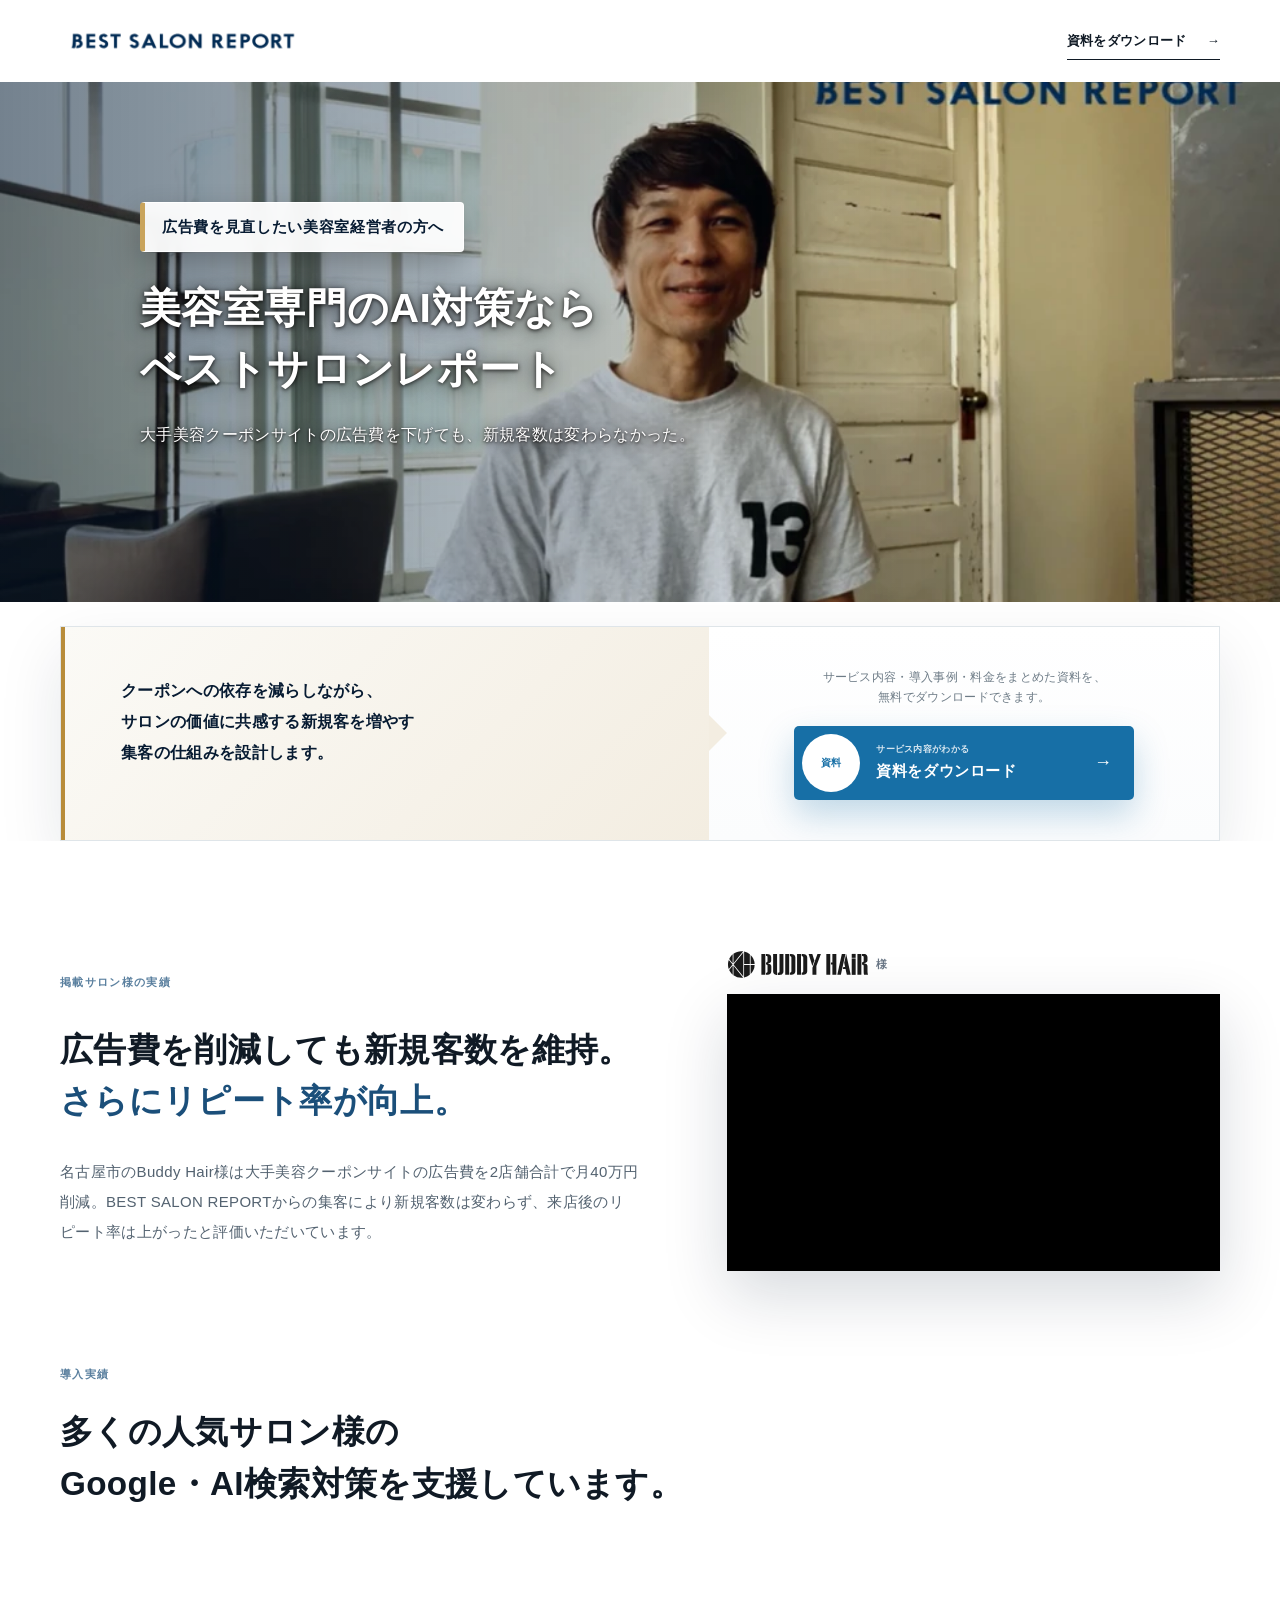
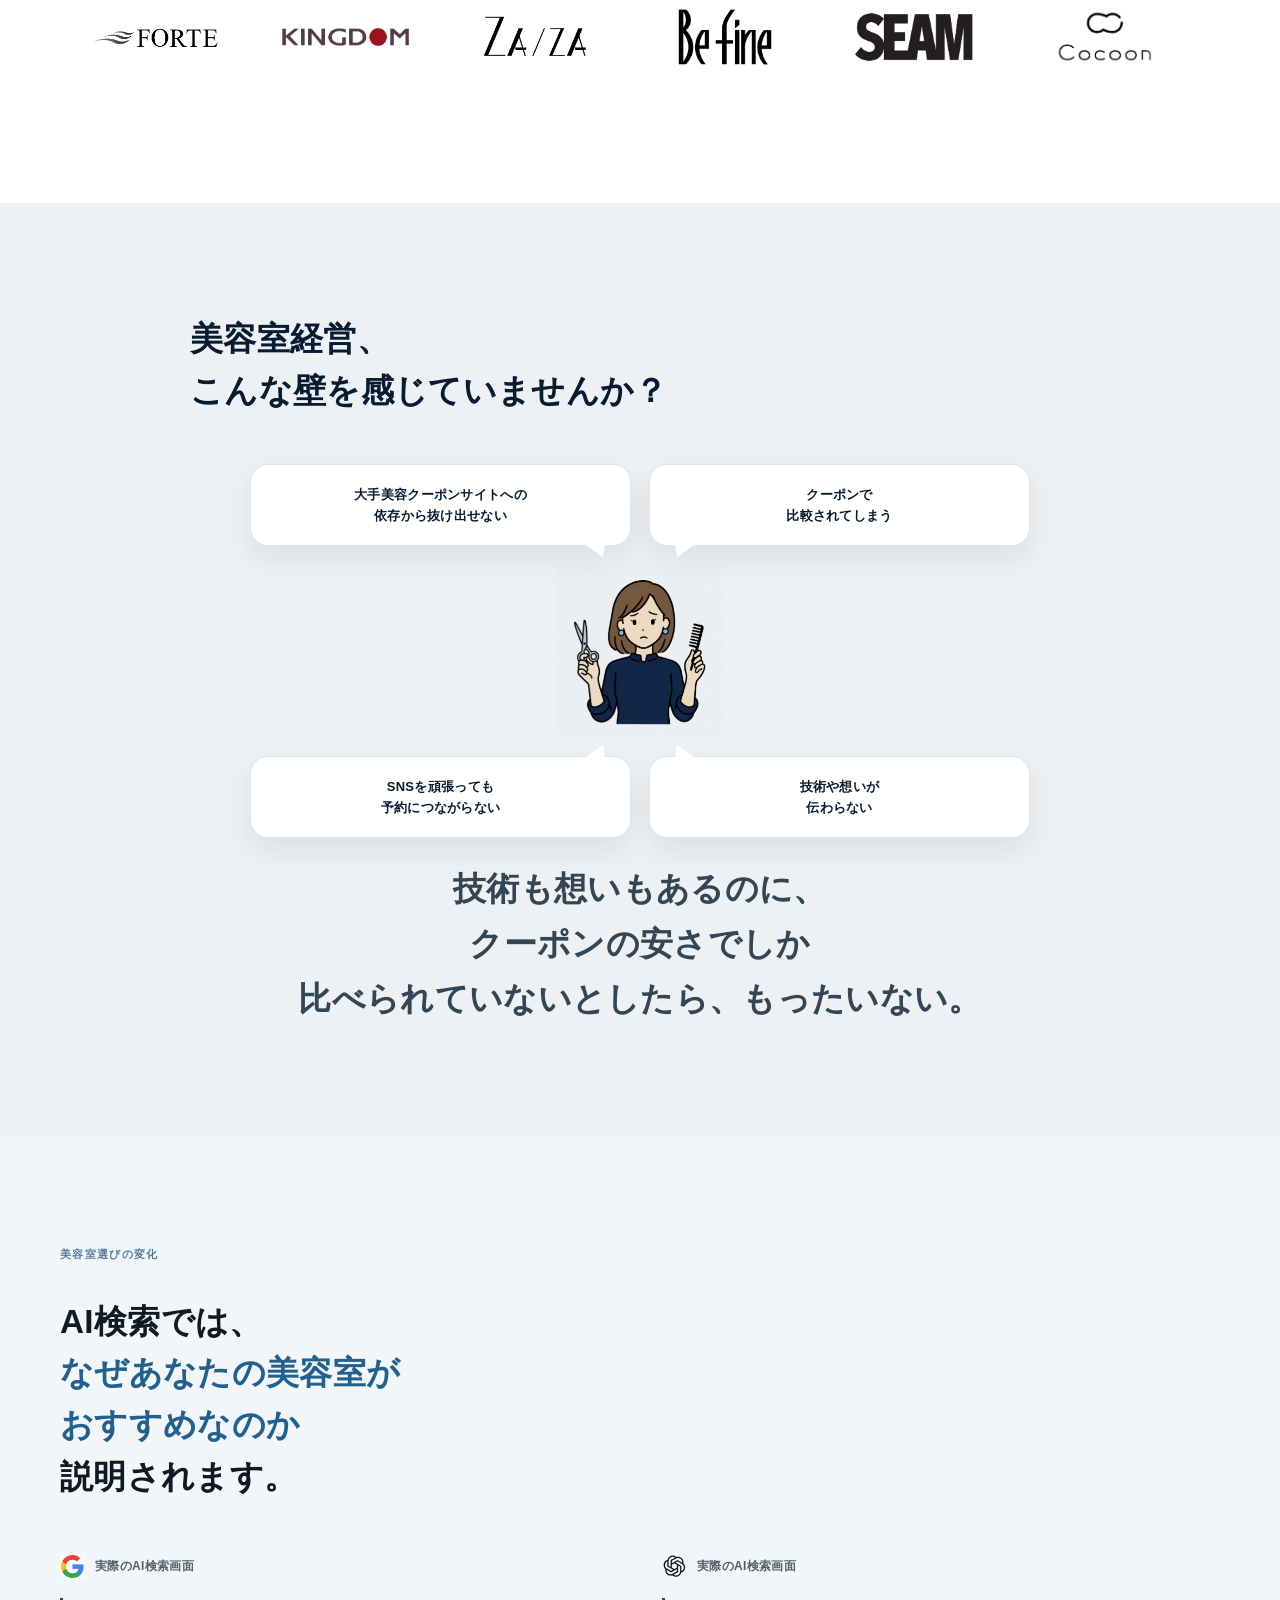
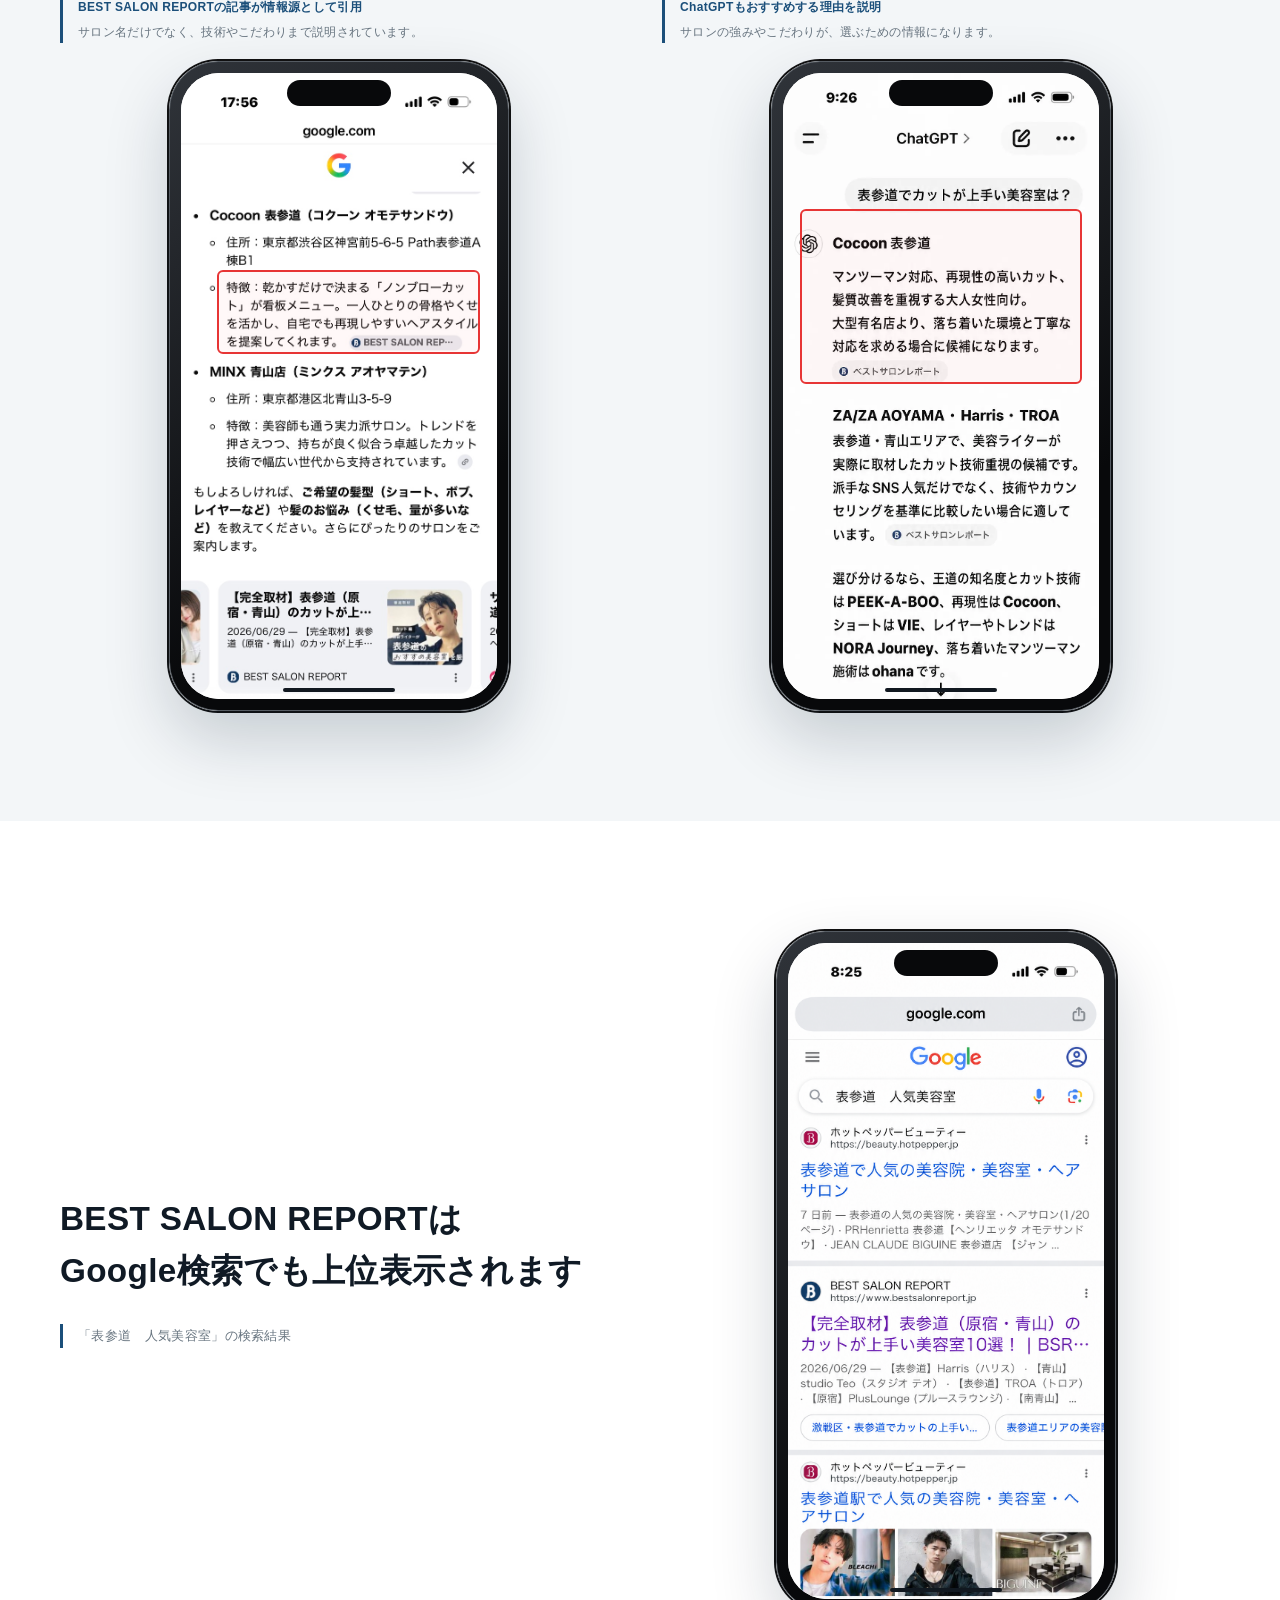
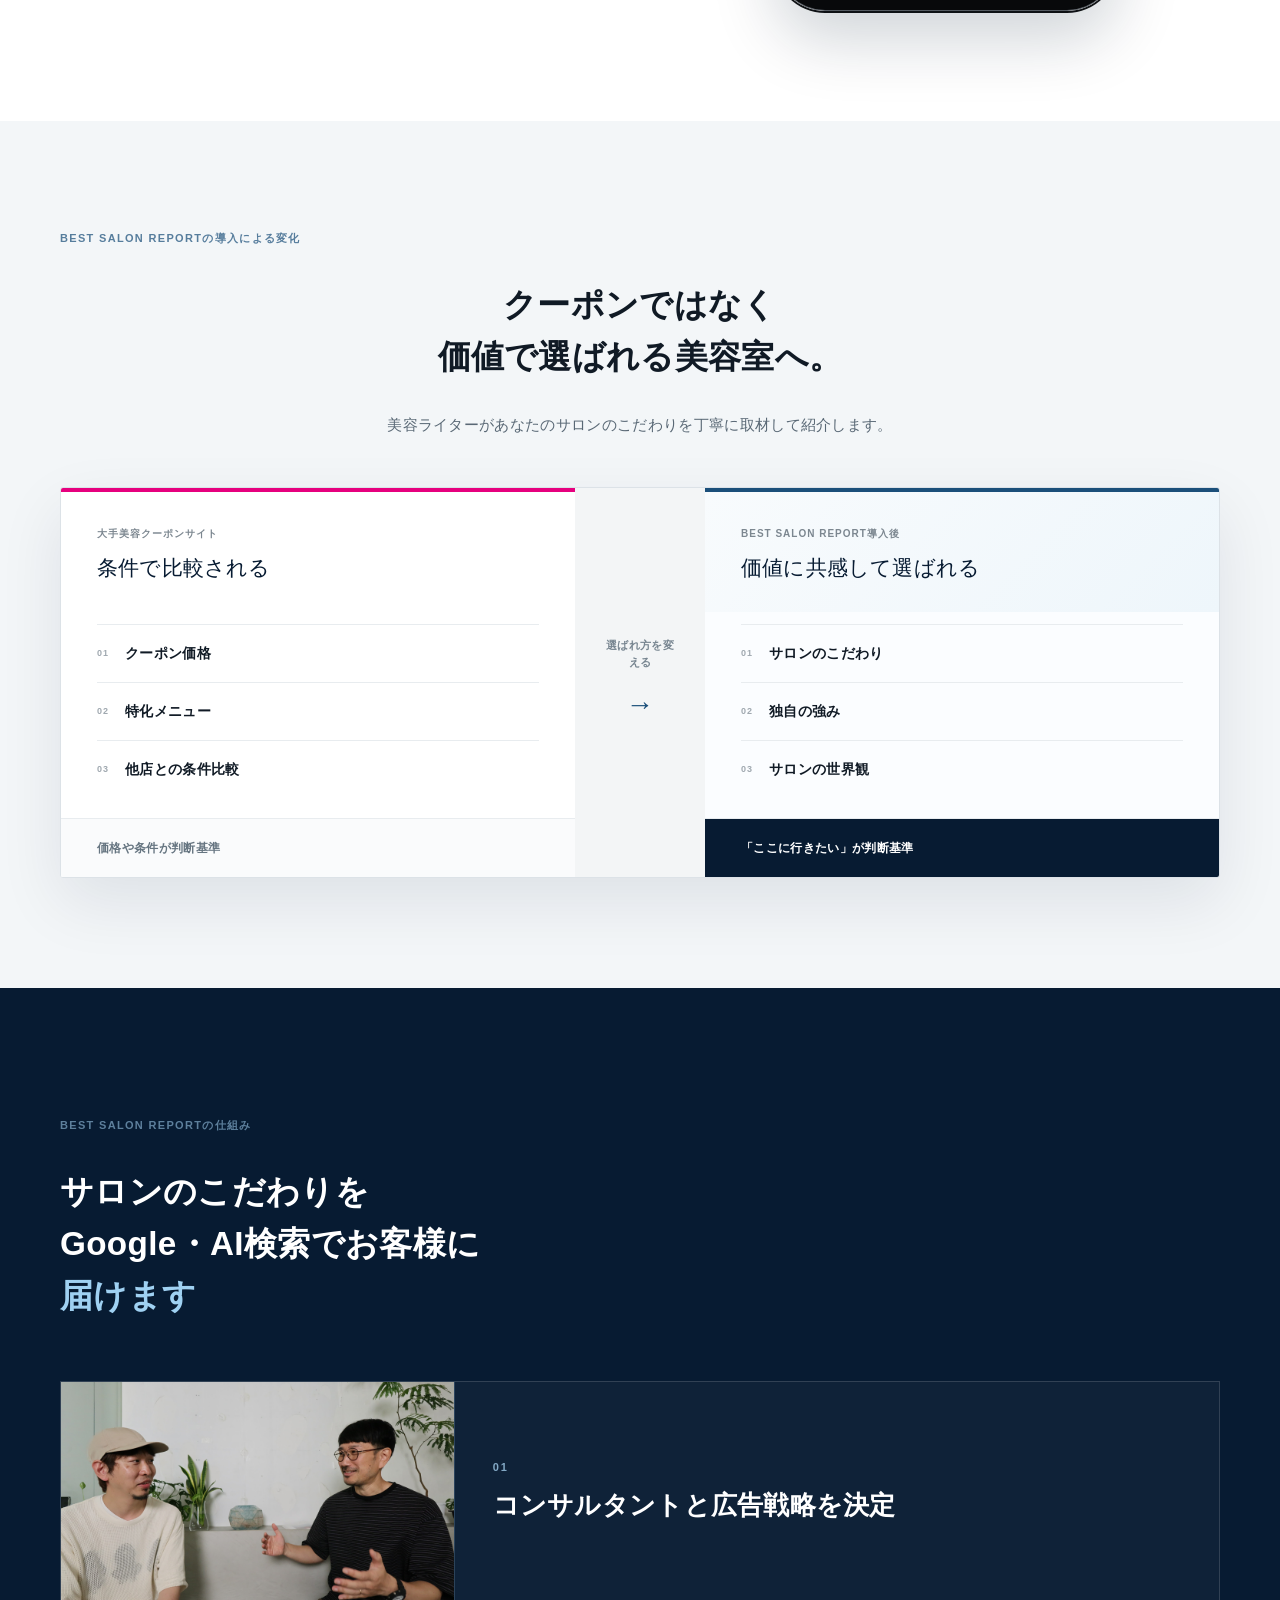
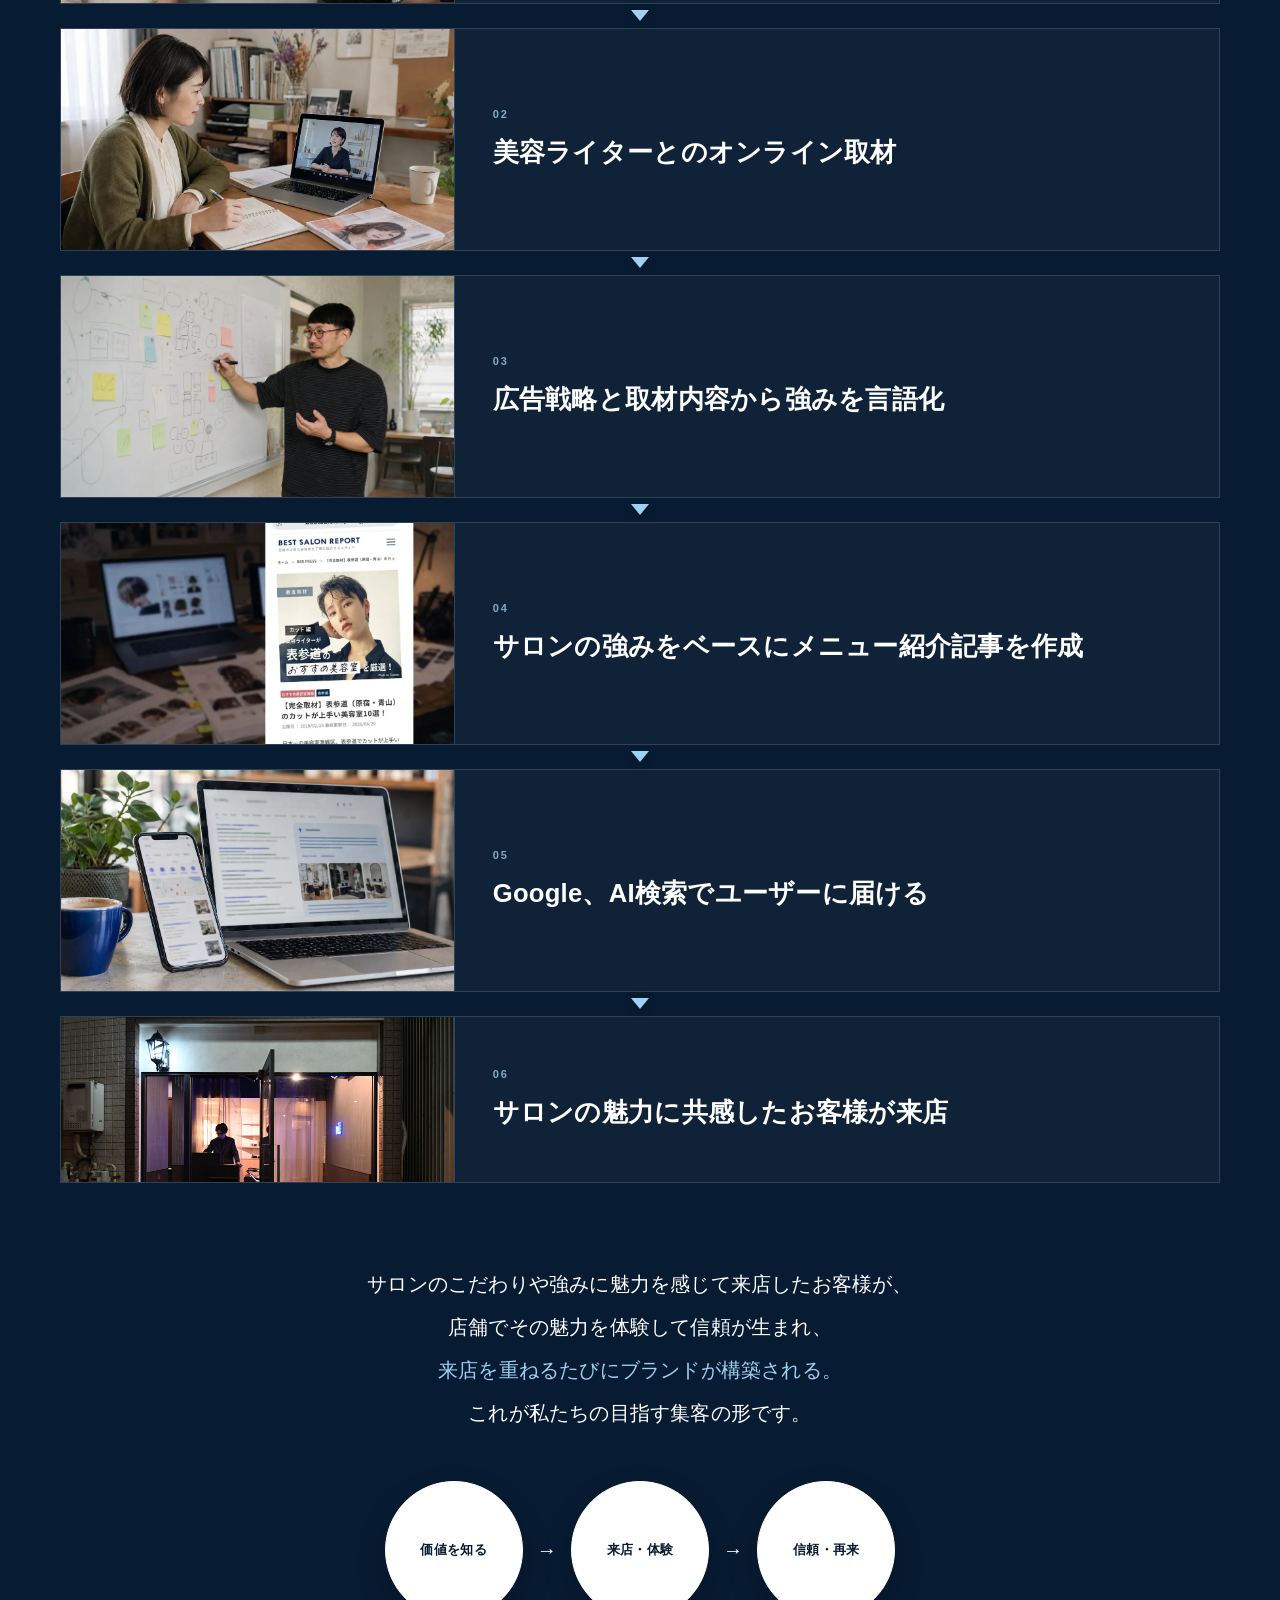
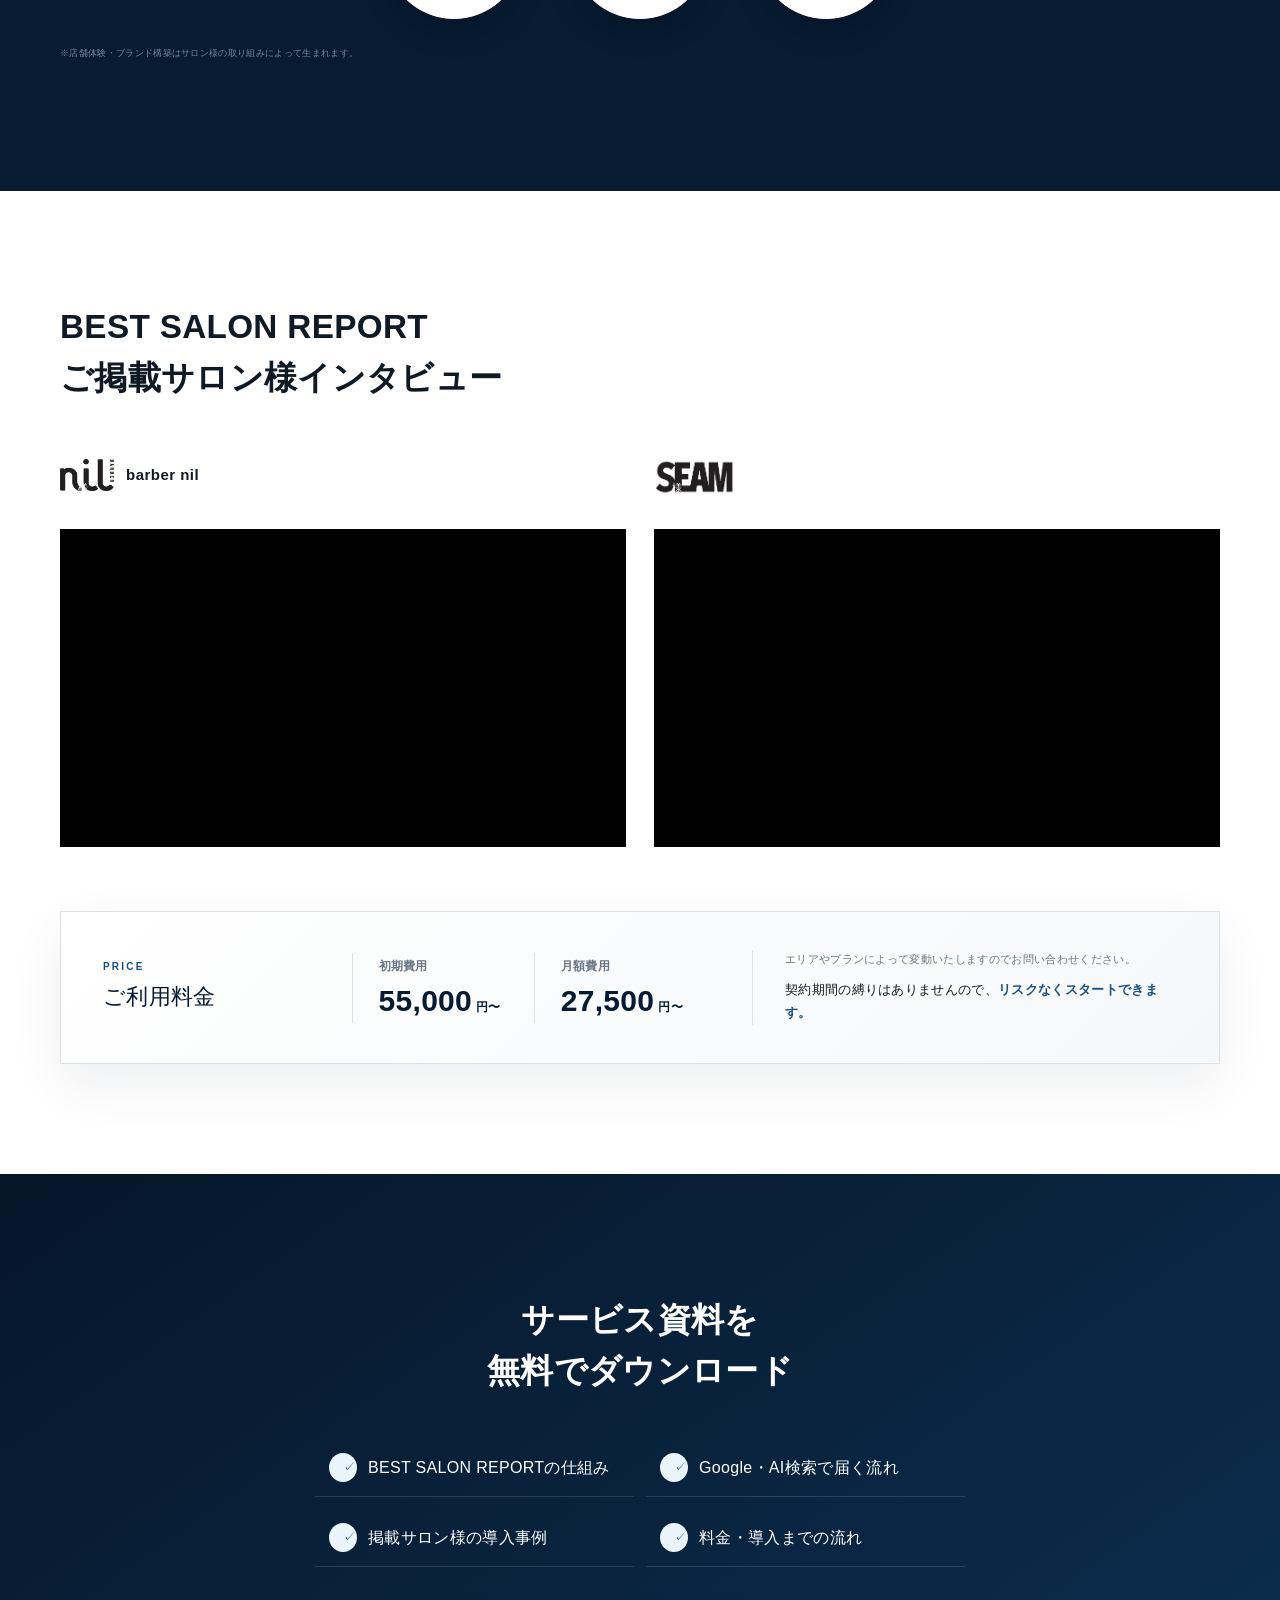
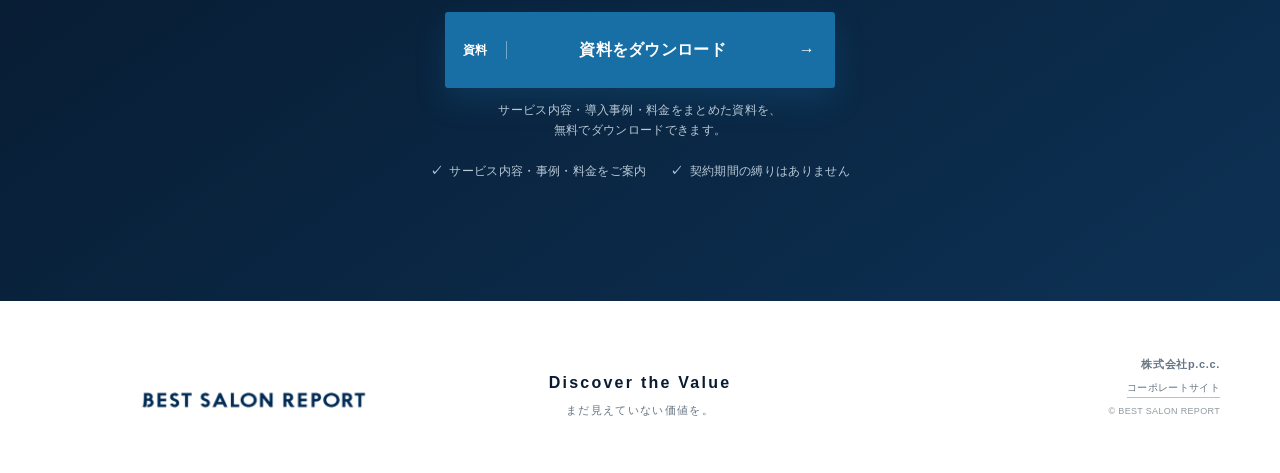
==== commit 2b6200ec: "Update first view: new headline/subcopy and hero photo Co-Authored-By: Claude Sonnet 5 <noreply@anth" ====
--- a/first.html
+++ b/first.html
@@ -6,6 +6,18 @@
 <title>BEST SALON REPORT｜美容室の価値を、検索へ届ける（トレース）</title>
 <meta name="description" content="美容室の強みやこだわりを言語化し、Google・AI検索でお客様に届ける仕組みを設計します。">
 <link rel="stylesheet" href="trace-assets/style.css">
+<style>
+/* First-view override: single static photo instead of the multi-photo marquee */
+.hero .heroSlides { animation: none; min-width: 100%; width: 100%; }
+.hero .heroSlideSet { width: 100%; flex: 1 1 auto; }
+.hero .heroSlideSet img.heroPhotoMain { width: 100%; flex: 1 1 auto; object-position: center 22%; }
+.hero:after { background: linear-gradient(90deg, rgba(7,27,50,.55) 0%, rgba(7,27,50,.28) 45%, rgba(7,27,50,0) 75%); }
+.hero .heroCopy .lead { color: #fff; text-shadow: 0 2px 14px rgba(0,0,0,.85), 0 1px 3px rgba(0,0,0,.9); margin-top: 20px; }
+@media (max-width: 800px) {
+  .hero .heroSlideSet img.heroPhotoMain { object-position: 68% 30%; }
+  .hero:after { background: linear-gradient(180deg, rgba(7,27,50,.15) 0%, rgba(7,27,50,.3) 55%, rgba(7,27,50,.7) 100%); }
+}
+</style>
 </head>
 <body class="antialiased">
 
@@ -22,20 +34,14 @@
   <div class="heroSlider" aria-hidden="true">
     <div class="heroSlides">
       <div class="heroSlideSet">
-        <img class="heroPhotoMain" src="trace-assets/hero-salon.jpg" alt="">
-        <img class="heroPhotoPink" src="trace-assets/hero-salon-pink.webp" alt="">
-        <img class="heroPhotoGray" src="trace-assets/hero-salon-gray.webp" alt="">
-      </div>
-      <div class="heroSlideSet">
-        <img class="heroPhotoMain" src="trace-assets/hero-salon.jpg" alt="">
-        <img class="heroPhotoPink" src="trace-assets/hero-salon-pink.webp" alt="">
-        <img class="heroPhotoGray" src="trace-assets/hero-salon-gray.webp" alt="">
+        <img class="heroPhotoMain" src="trace-assets/hero-interview.webp" alt="">
       </div>
     </div>
   </div>
   <div class="heroCopy">
     <p class="campaignBadge">広告費を見直したい美容室経営者の方へ</p>
-    <h1>大手美容クーポンサイトの<br><span>広告費を下げても、<br>新規客数は変わらなかった。</span></h1>
+    <h1>美容室専門のAI対策なら<br><span>ベストサロンレポート</span></h1>
+    <p class="lead">大手美容クーポンサイトの広告費を下げても、新規客数は変わらなかった。</p>
   </div>
 </section>
 
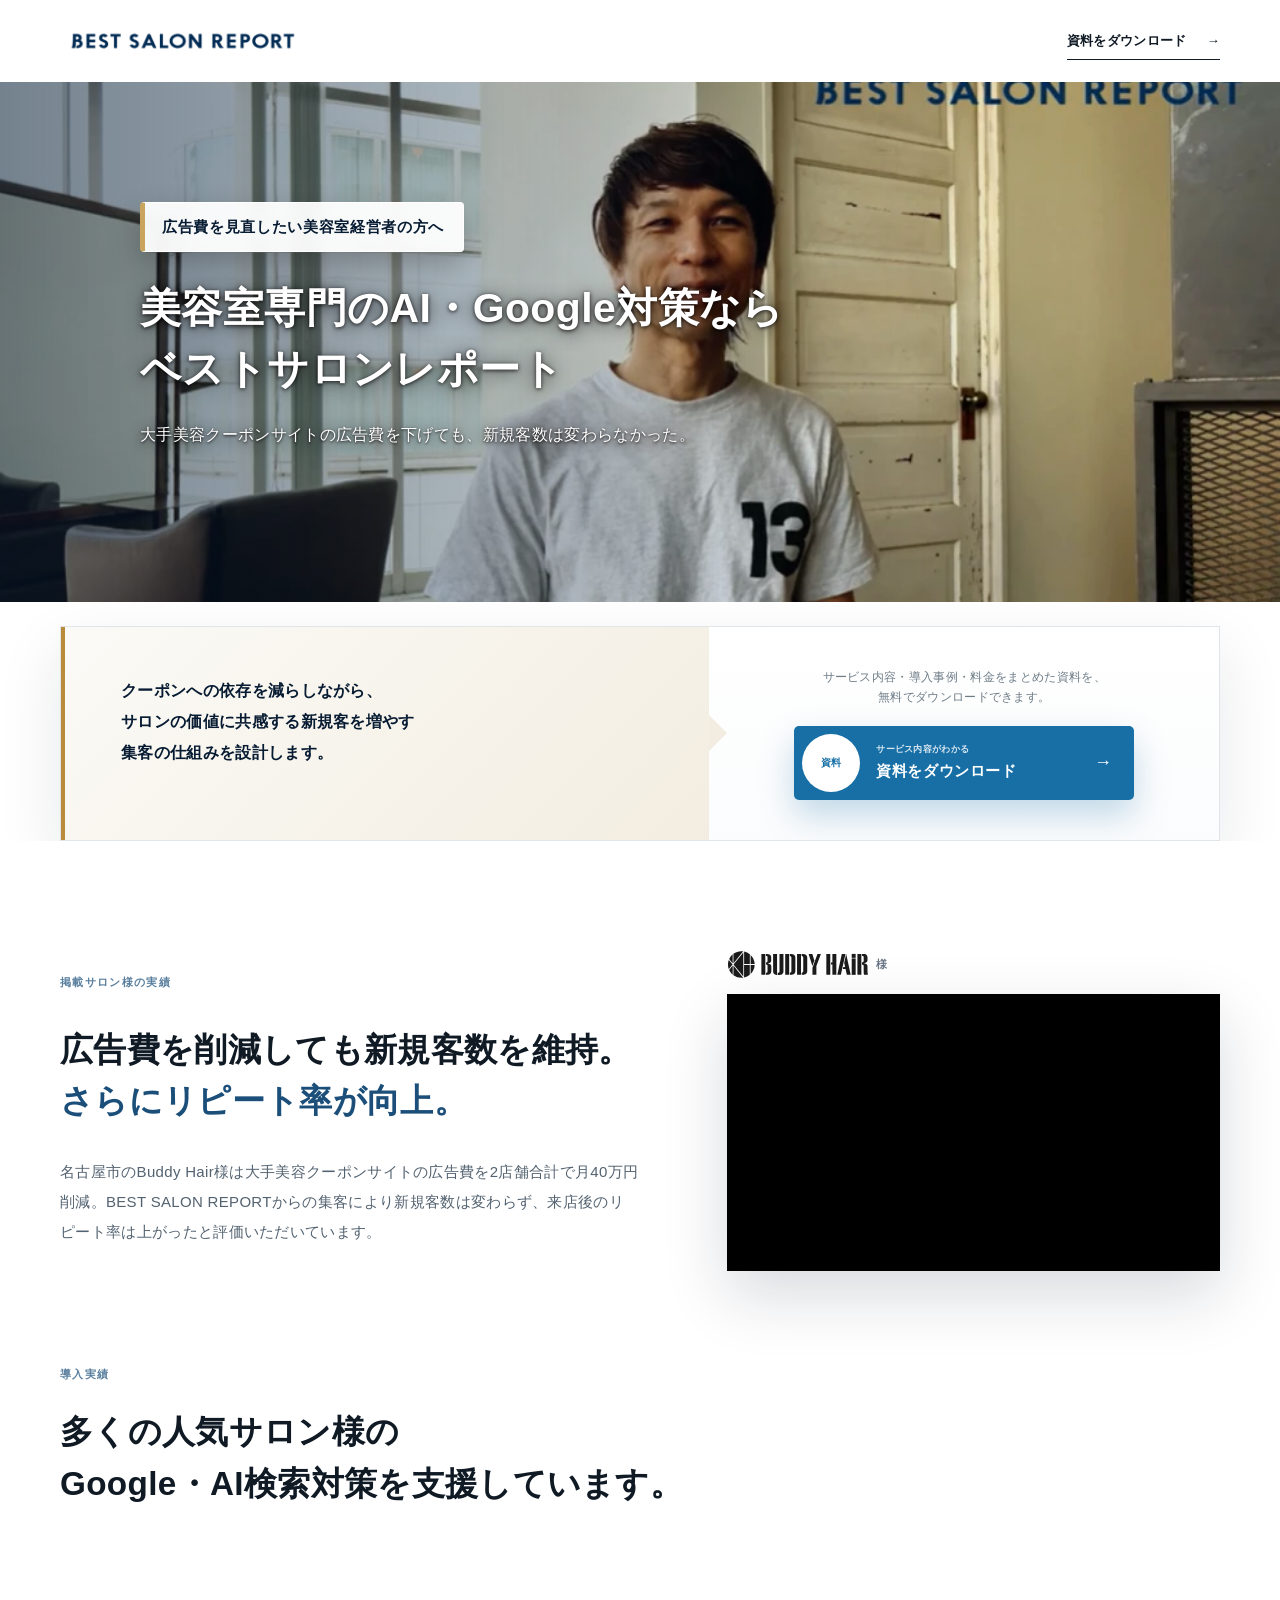
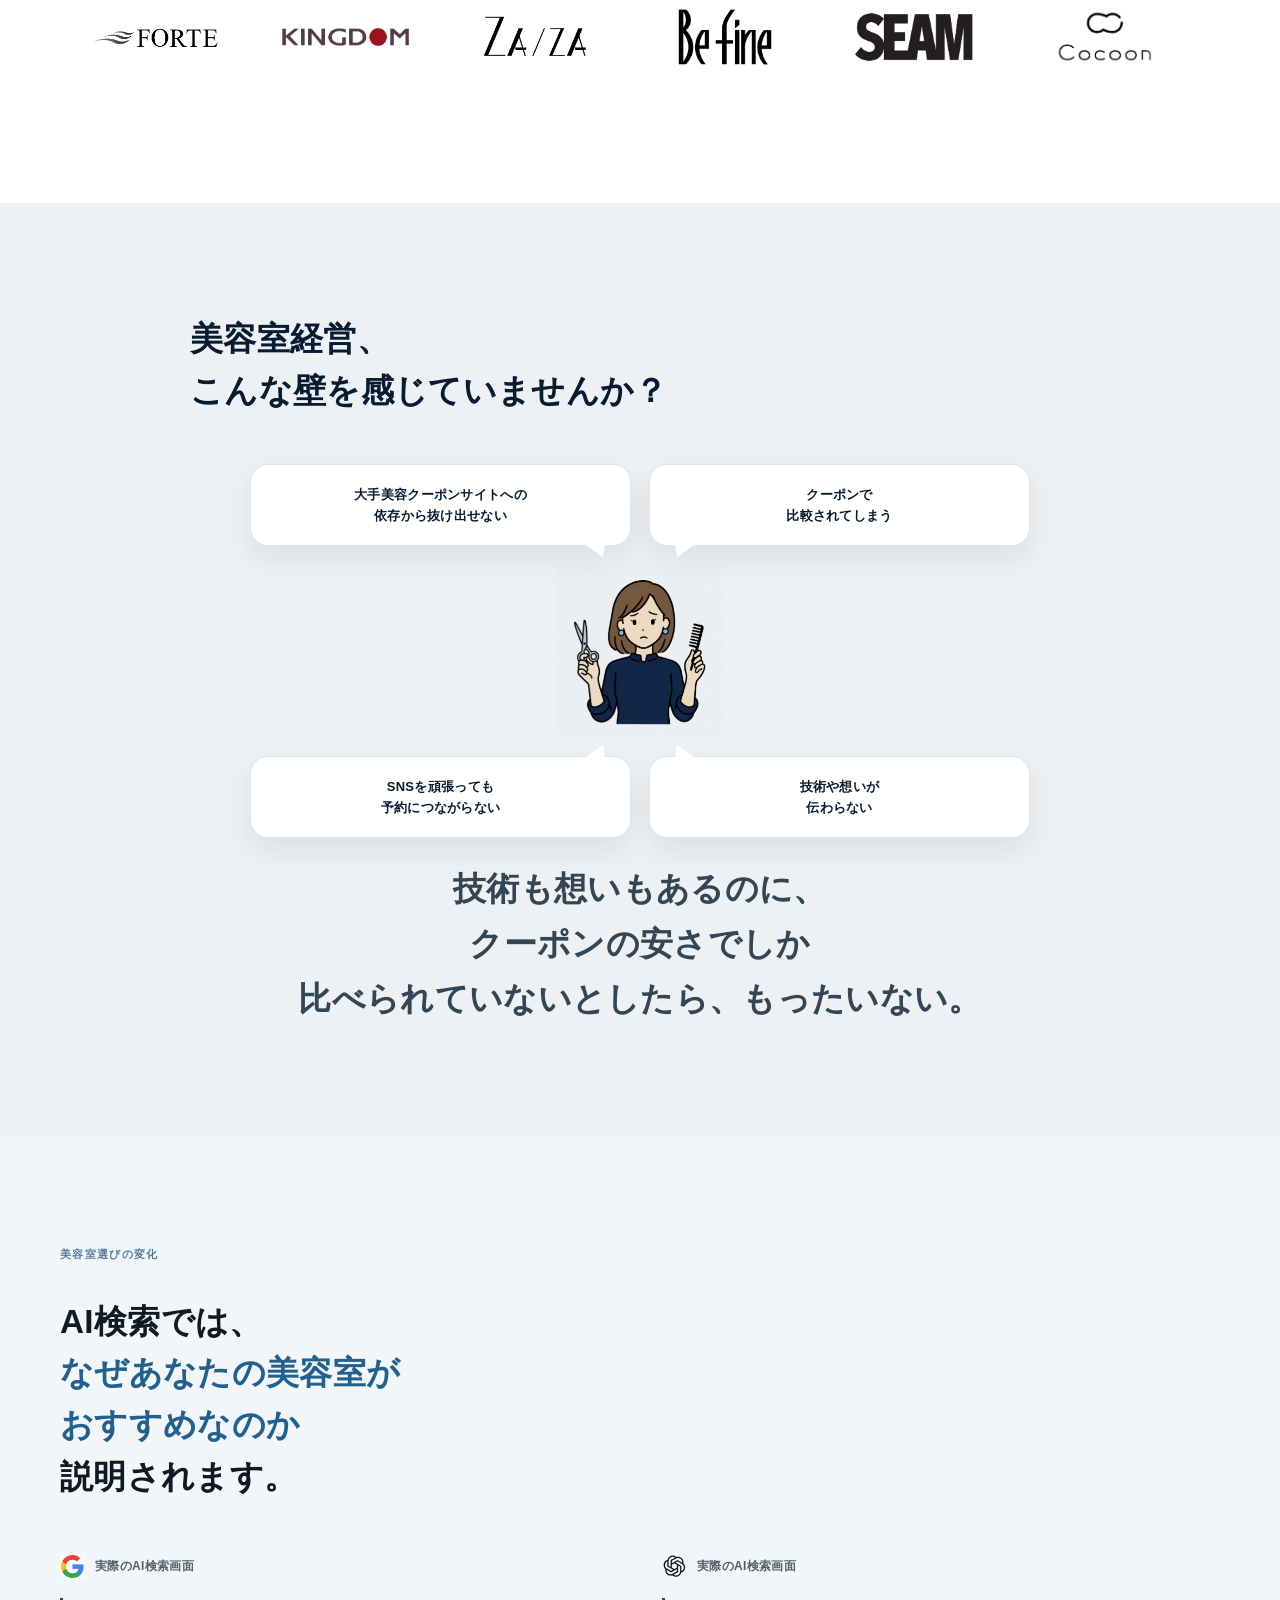
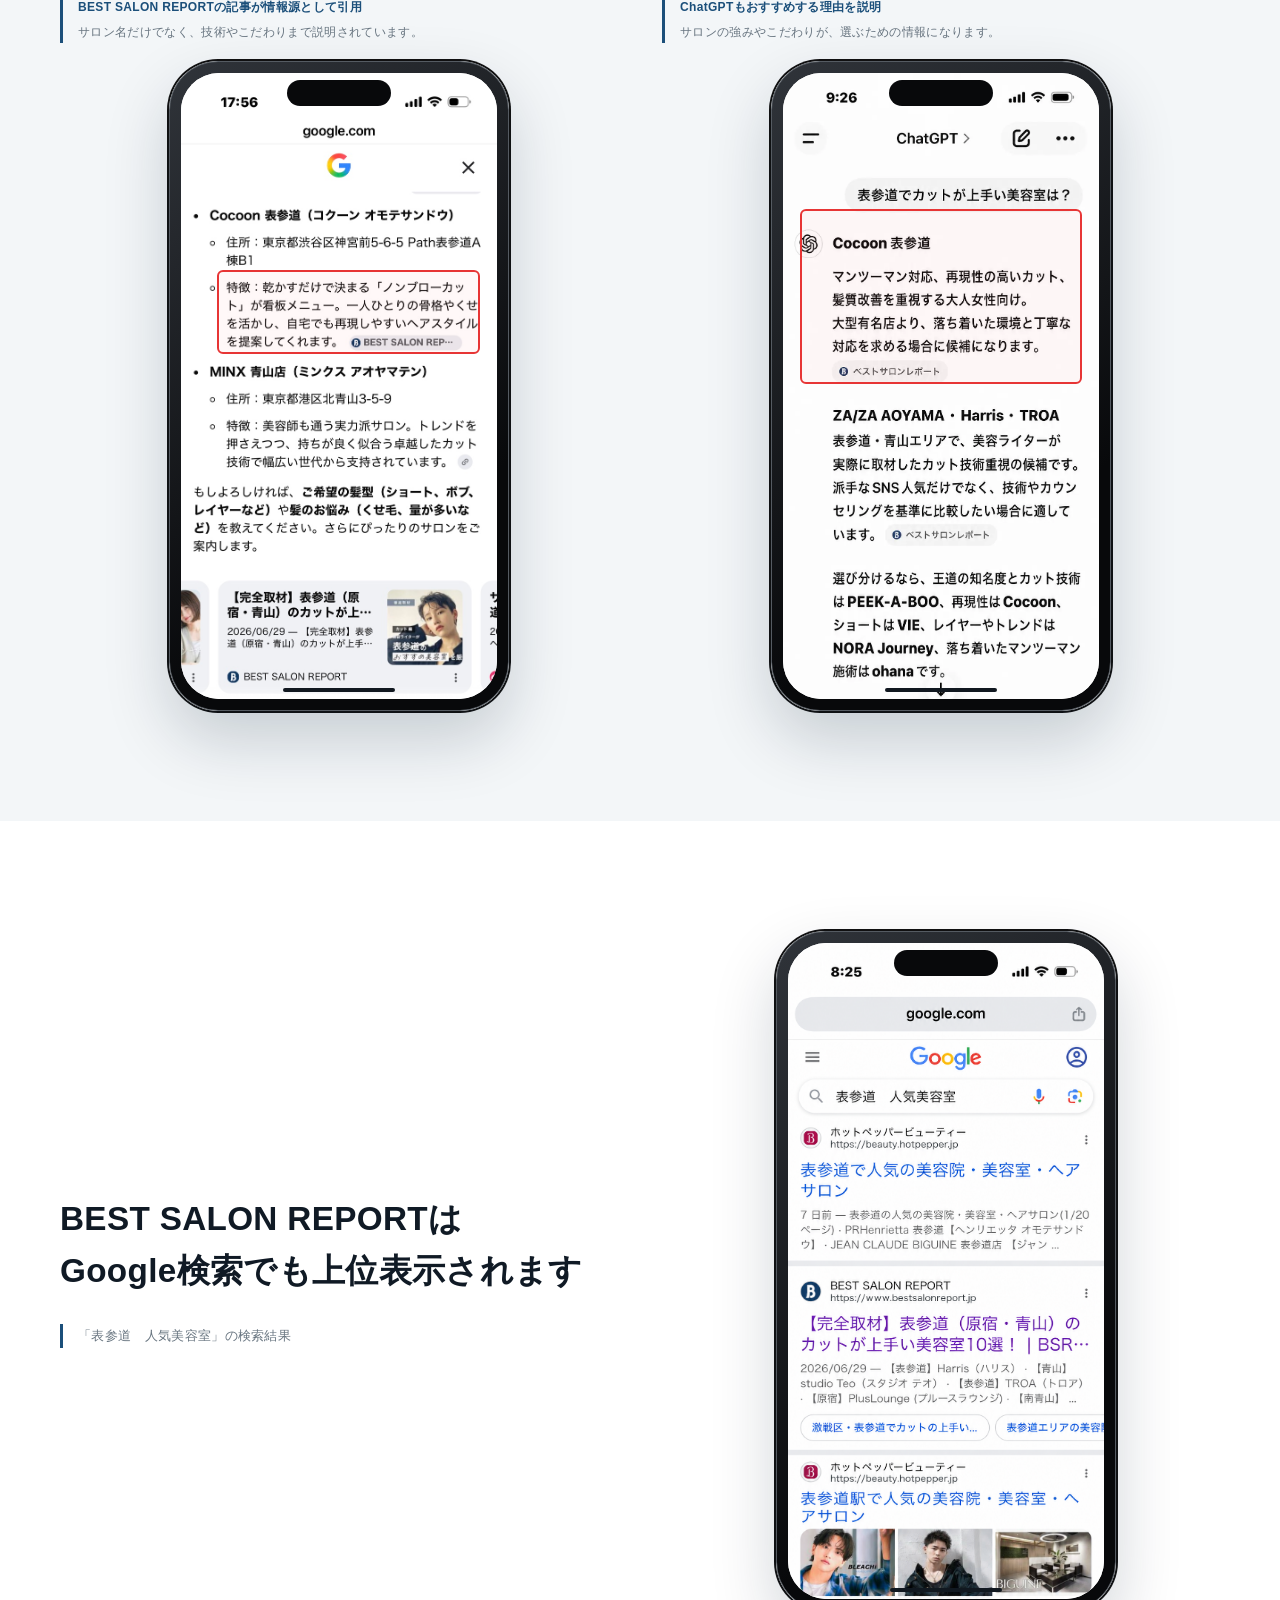
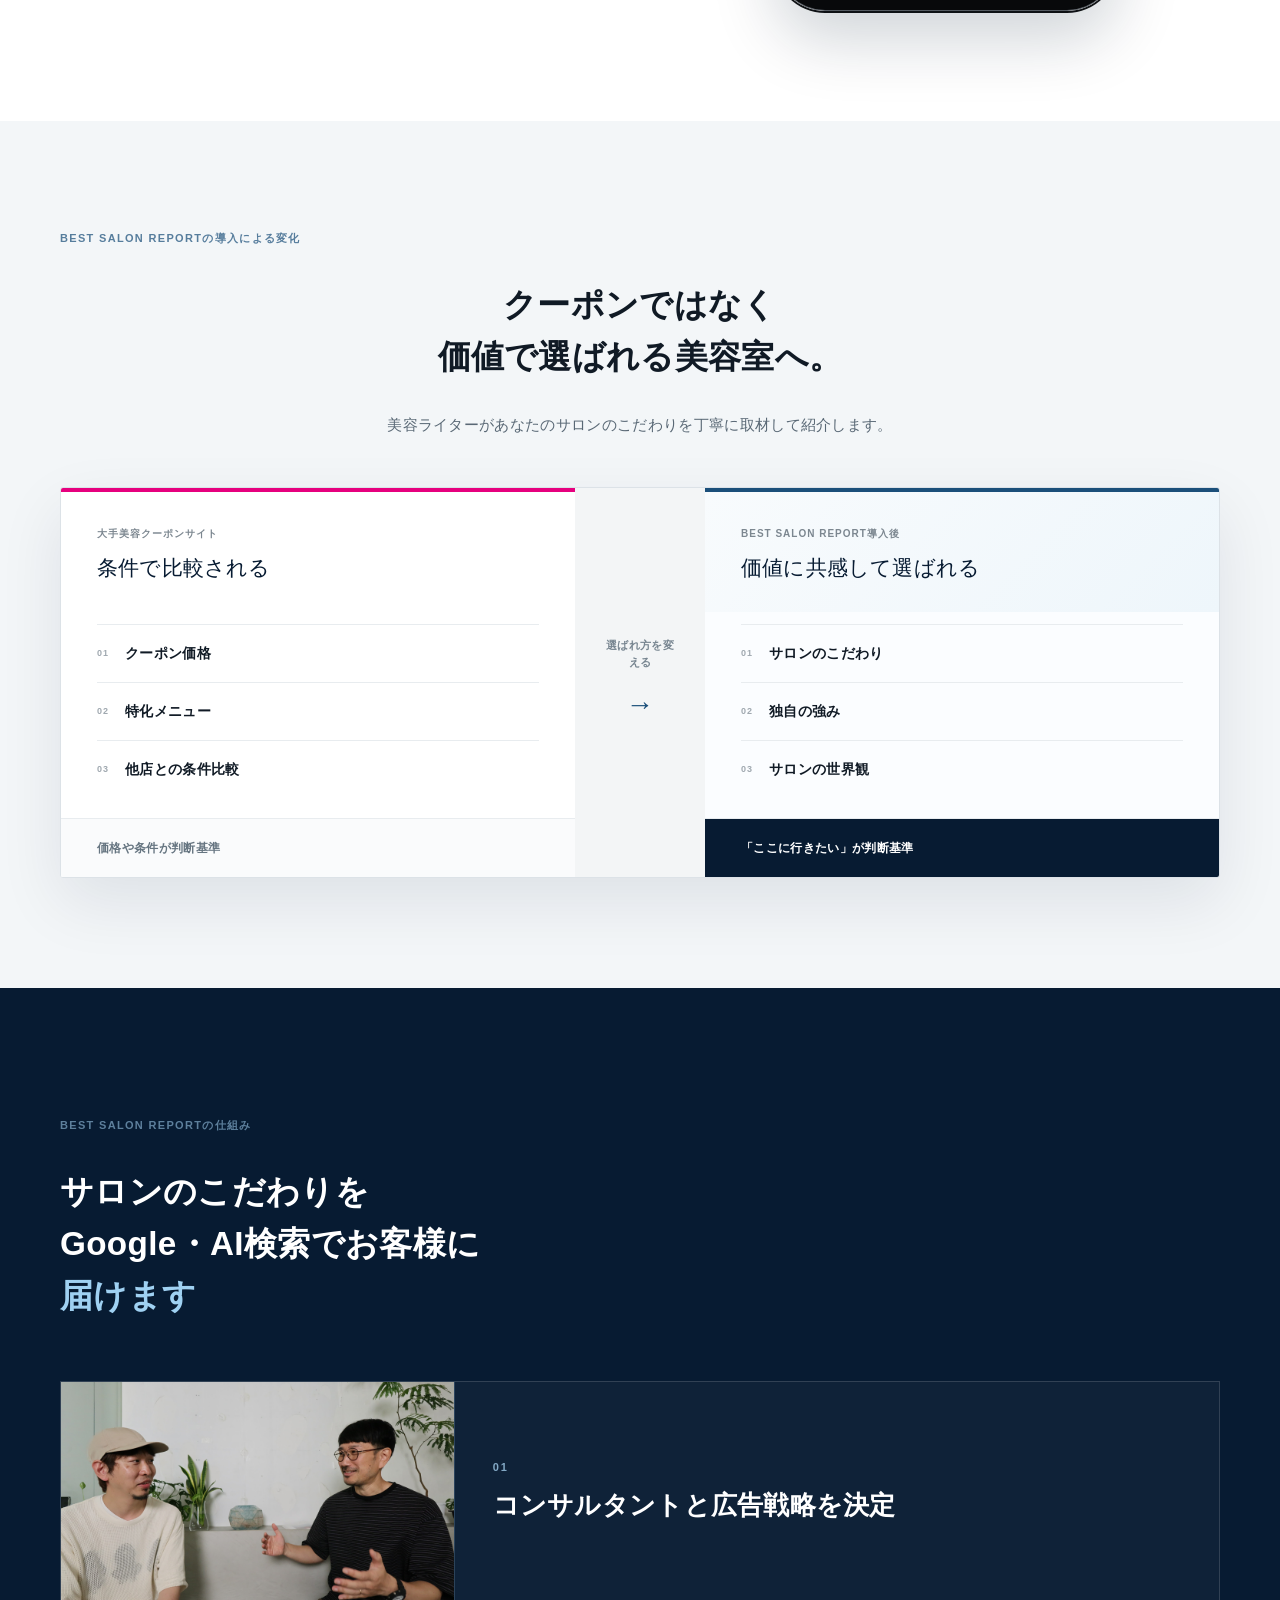
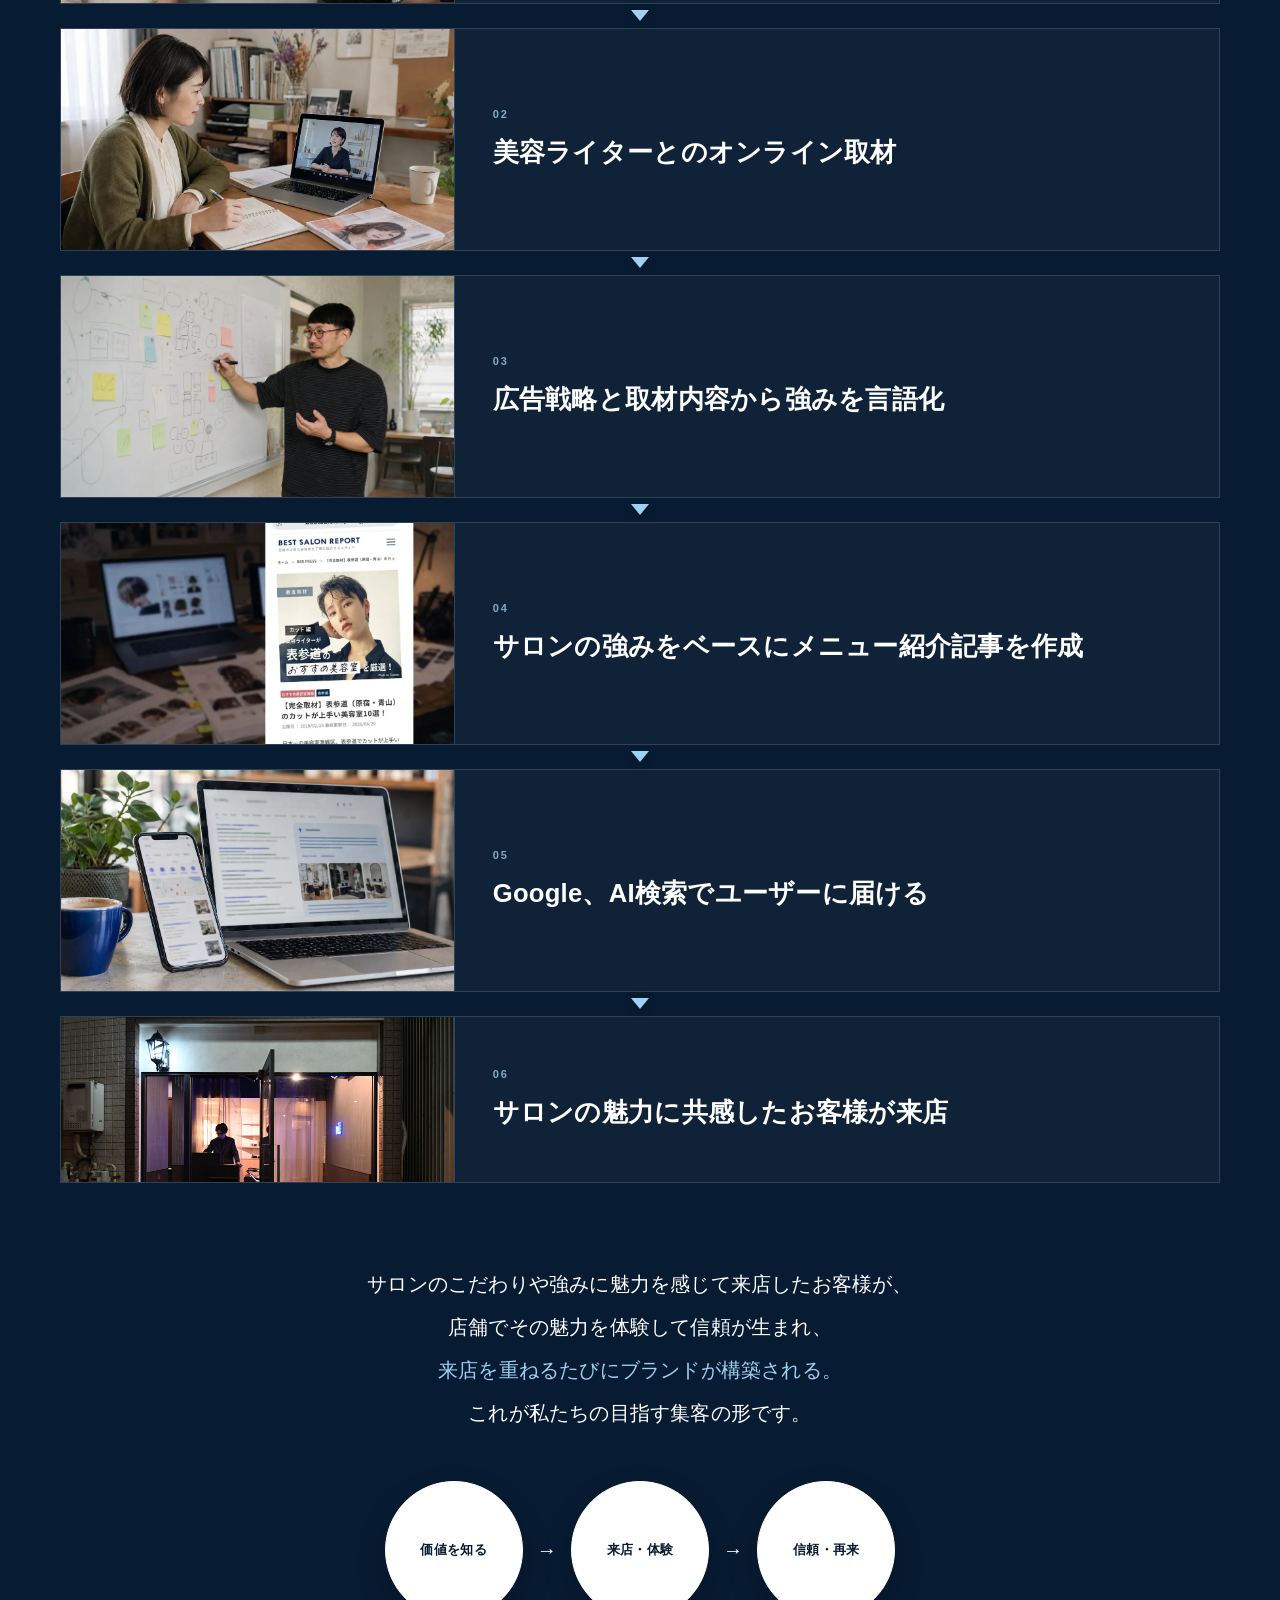
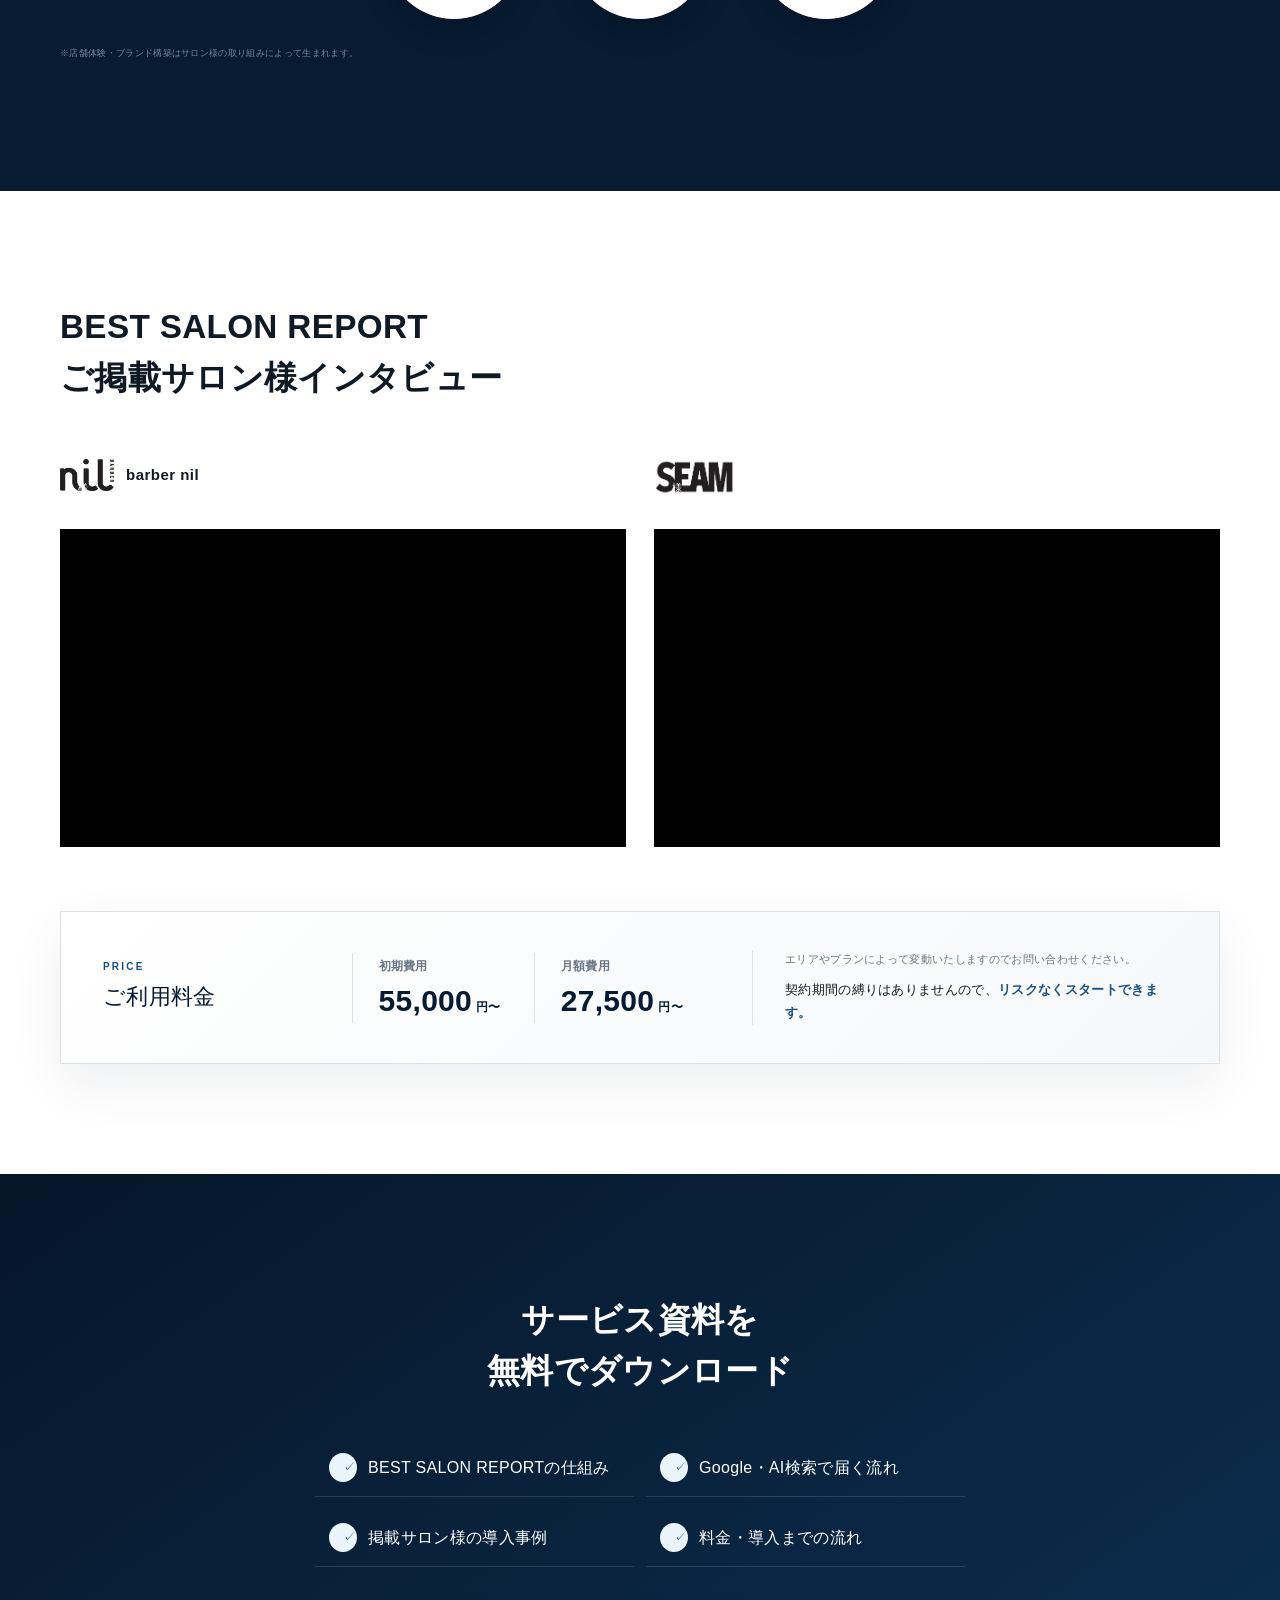
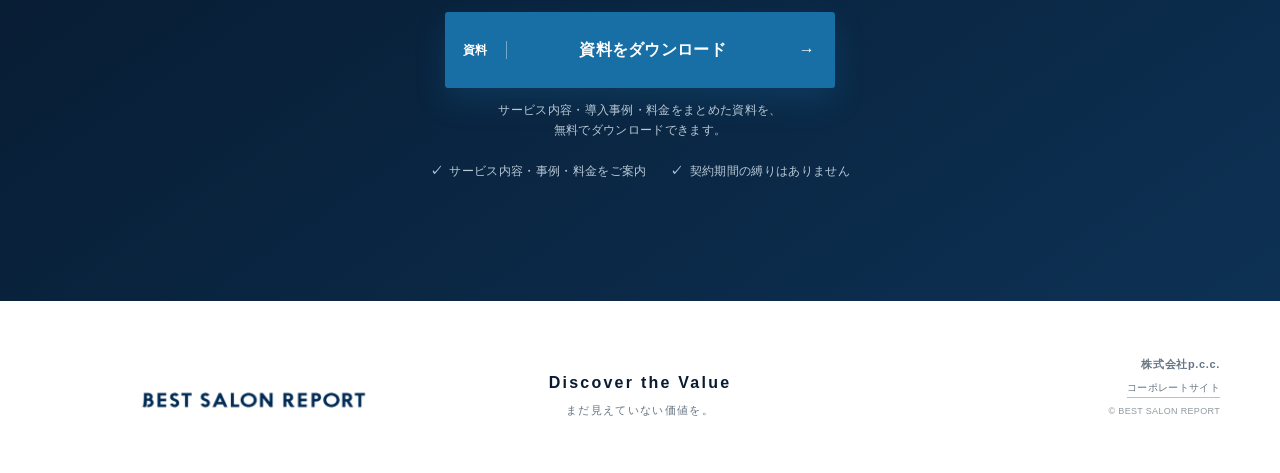
==== commit e7bfaa2f: "Add Google to the first-view headline Co-Authored-By: Claude Sonnet 5 <noreply@anthropic.com> Claude" ====
--- a/first.html
+++ b/first.html
@@ -40,7 +40,7 @@
   </div>
   <div class="heroCopy">
     <p class="campaignBadge">広告費を見直したい美容室経営者の方へ</p>
-    <h1>美容室専門のAI対策なら<br><span>ベストサロンレポート</span></h1>
+    <h1>美容室専門のAI・Google対策なら<br><span>ベストサロンレポート</span></h1>
     <p class="lead">大手美容クーポンサイトの広告費を下げても、新規客数は変わらなかった。</p>
   </div>
 </section>
